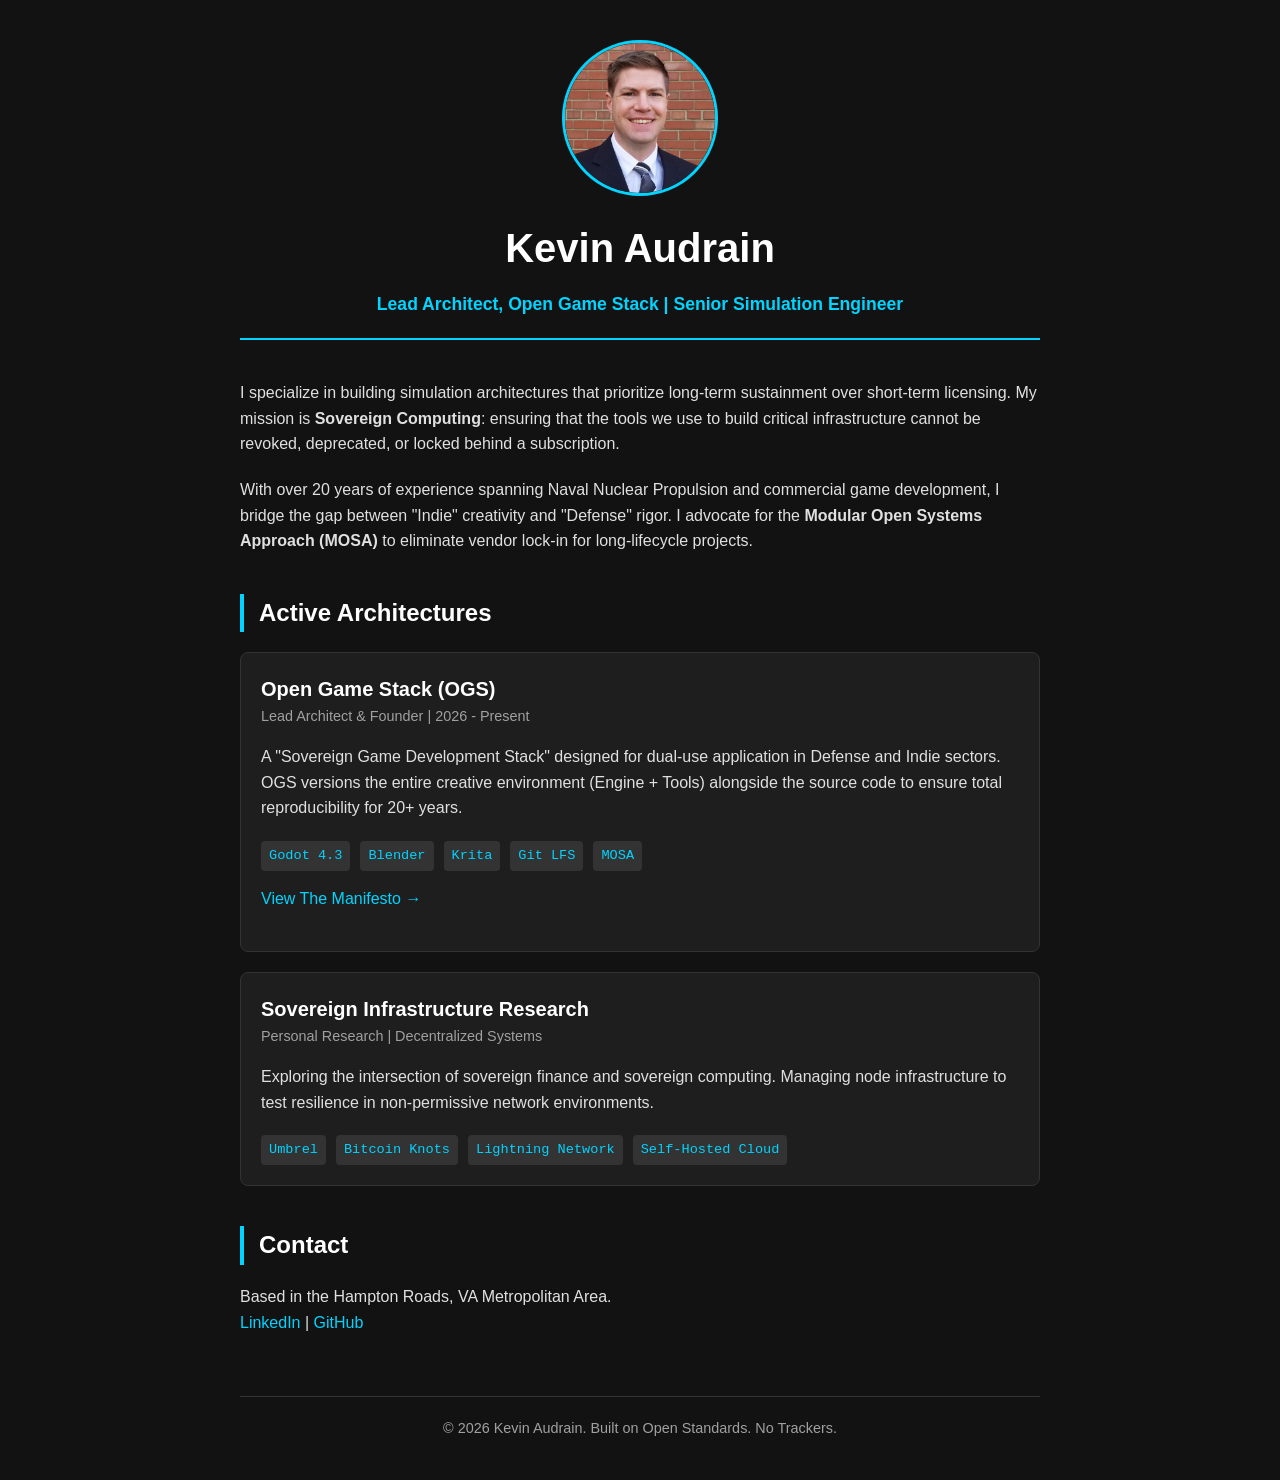
==== index.html @ 35e4c169 "Created site" ====
<!DOCTYPE html>
<html lang="en">
<head>
    <meta charset="UTF-8">
    <meta name="viewport" content="width=device-width, initial-scale=1.0">
    <title>Kevin Audrain | Sovereign Simulation Architect</title>
    <style>
        :root {
            --bg-color: #121212;
            --text-color: #e0e0e0;
            --accent-color: #00d4ff; /* "Sovereign Blue" */
            --secondary-text: #a0a0a0;
            --card-bg: #1e1e1e;
        }

        body {
            font-family: 'Segoe UI', Tahoma, Geneva, Verdana, sans-serif;
            background-color: var(--bg-color);
            color: var(--text-color);
            line-height: 1.6;
            margin: 0;
            padding: 0;
        }

        .container {
            max-width: 800px;
            margin: 0 auto;
            padding: 40px 20px;
        }

        header {
            border-bottom: 2px solid var(--accent-color);
            padding-bottom: 20px;
            margin-bottom: 40px;
            text-align: center; /* Centers the headshot and text */
        }

        .headshot {
            width: 150px;
            height: 150px;
            border-radius: 50%; /* Makes it a perfect circle */
            border: 3px solid var(--accent-color);
            object-fit: cover;
            margin-bottom: 20px;
            display: block;
            margin-left: auto;
            margin-right: auto;
        }

        h1 {
            font-size: 2.5rem;
            margin: 0;
            color: #fff;
        }

        .tagline {
            color: var(--accent-color);
            font-weight: bold;
            font-size: 1.1rem;
            margin-top: 10px;
            display: block;
        }

        h2 {
            border-left: 4px solid var(--accent-color);
            padding-left: 15px;
            margin-top: 40px;
            color: #fff;
            text-align: left;
        }

        p {
            margin-bottom: 20px;
            text-align: left;
        }

        .project-card {
            background-color: var(--card-bg);
            padding: 20px;
            border-radius: 8px;
            margin-bottom: 20px;
            border: 1px solid #333;
            text-align: left;
        }

        .project-title {
            font-size: 1.25rem;
            font-weight: bold;
            color: #fff;
        }

        .project-meta {
            font-size: 0.9rem;
            color: var(--secondary-text);
            margin-bottom: 10px;
            display: block;
        }

        .tech-stack {
            display: flex;
            gap: 10px;
            margin-top: 10px;
            flex-wrap: wrap;
        }

        .tech-badge {
            background-color: #333;
            color: var(--accent-color);
            padding: 4px 8px;
            border-radius: 4px;
            font-size: 0.85rem;
            font-family: monospace;
        }

        a {
            color: var(--accent-color);
            text-decoration: none;
        }

        a:hover {
            text-decoration: underline;
        }

        footer {
            margin-top: 60px;
            padding-top: 20px;
            border-top: 1px solid #333;
            text-align: center;
            font-size: 0.9rem;
            color: var(--secondary-text);
        }
    </style>
</head>
<body>

<div class="container">
    <header>
        <img src="headshot.png" alt="Kevin Audrain" class="headshot">
        
        <h1>Kevin Audrain</h1>
        <span class="tagline">Lead Architect, Open Game Stack | Senior Simulation Engineer</span>
    </header>

    <section id="mission">
        <p>
            I specialize in building simulation architectures that prioritize long-term sustainment over short-term licensing. 
            My mission is <strong>Sovereign Computing</strong>: ensuring that the tools we use to build critical infrastructure 
            cannot be revoked, deprecated, or locked behind a subscription.
        </p>
        <p>
            With over 20 years of experience spanning Naval Nuclear Propulsion and commercial game development, 
            I bridge the gap between "Indie" creativity and "Defense" rigor. I advocate for the 
            <strong>Modular Open Systems Approach (MOSA)</strong> to eliminate vendor lock-in for long-lifecycle projects.
        </p>
    </section>

    <section id="projects">
        <h2>Active Architectures</h2>

        <div class="project-card">
            <div class="project-title">Open Game Stack (OGS)</div>
            <span class="project-meta">Lead Architect & Founder | 2026 - Present</span>
            <p>
                A "Sovereign Game Development Stack" designed for dual-use application in Defense and Indie sectors.
                OGS versions the entire creative environment (Engine + Tools) alongside the source code to ensure 
                total reproducibility for 20+ years.
            </p>
            <div class="tech-stack">
                <span class="tech-badge">Godot 4.3</span>
                <span class="tech-badge">Blender</span>
                <span class="tech-badge">Krita</span>
                <span class="tech-badge">Git LFS</span>
                <span class="tech-badge">MOSA</span>
            </div>
            <p style="margin-top: 15px;">
                <a href="https://opengamestack-org.github.io/" target="_blank">View The Manifesto &rarr;</a>
            </p>
        </div>

        <div class="project-card">
            <div class="project-title">Sovereign Infrastructure Research</div>
            <span class="project-meta">Personal Research | Decentralized Systems</span>
            <p>
                Exploring the intersection of sovereign finance and sovereign computing. Managing node infrastructure 
                to test resilience in non-permissive network environments.
            </p>
            <div class="tech-stack">
                <span class="tech-badge">Umbrel</span>
                <span class="tech-badge">Bitcoin Knots</span>
                <span class="tech-badge">Lightning Network</span>
                <span class="tech-badge">Self-Hosted Cloud</span>
            </div>
        </div>
    </section>

    <section id="contact">
        <h2>Contact</h2>
        <p>
            Based in the Hampton Roads, VA Metropolitan Area.
            <br>
            <a href="https://www.linkedin.com/in/kevin-audrain" target="_blank">LinkedIn</a> | 
            <a href="https://github.com/draino7n7" target="_blank">GitHub</a>
        </p>
    </section>

    <footer>
        &copy; 2026 Kevin Audrain. Built on Open Standards. No Trackers.
    </footer>
</div>

</body>
</html>
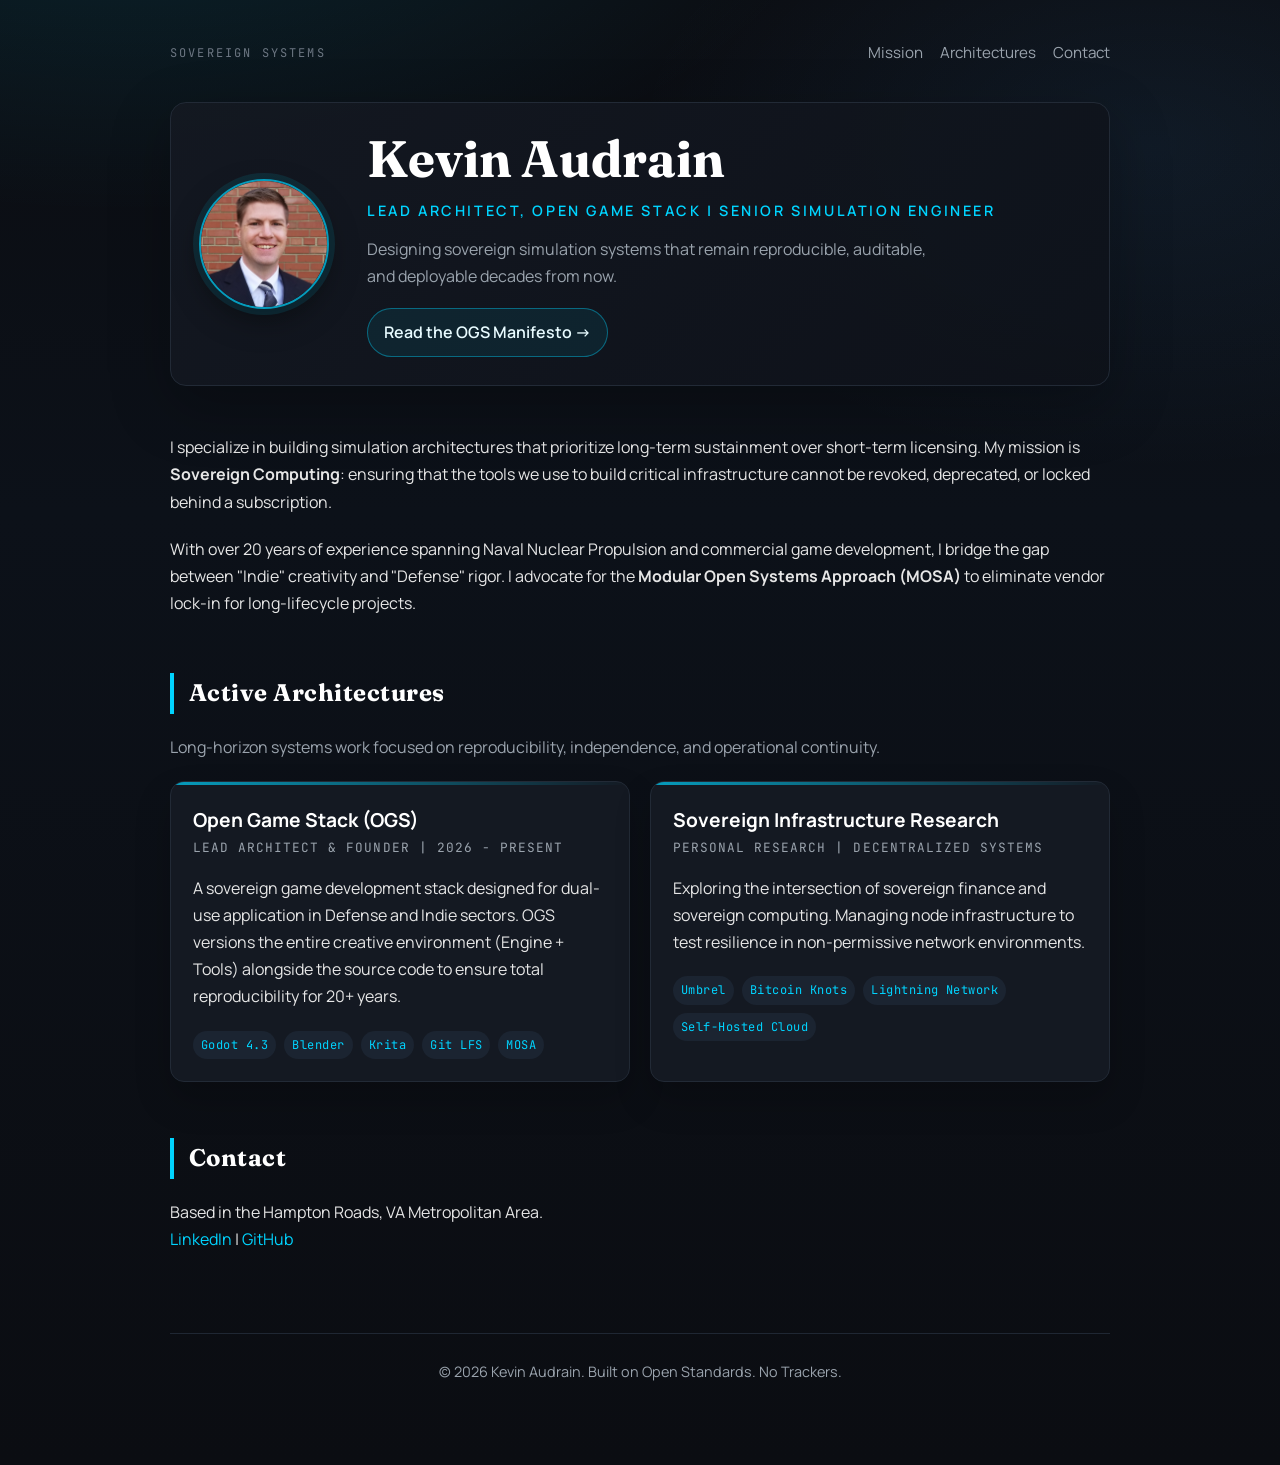
==== commit 8c0f5a90: "Added polish" ====
--- a/index.html
+++ b/index.html
@@ -4,69 +4,150 @@
     <meta charset="UTF-8">
     <meta name="viewport" content="width=device-width, initial-scale=1.0">
     <title>Kevin Audrain | Sovereign Simulation Architect</title>
+    
+    <link rel="icon" type="image/png" href="favicon.png">
+
     <style>
+        @import url('https://fonts.googleapis.com/css2?family=Fraunces:opsz,wght@9..144,600;9..144,800&family=JetBrains+Mono:wght@400;600&family=Manrope:wght@400;600;700&display=swap');
+
         :root {
-            --bg-color: #121212;
-            --text-color: #e0e0e0;
+            --bg-color: #0b0d12;
+            --bg-glow: #0f1c2b;
+            --text-color: #e6e6e6;
             --accent-color: #00d4ff; /* "Sovereign Blue" */
-            --secondary-text: #a0a0a0;
-            --card-bg: #1e1e1e;
+            --secondary-text: #9aa3ad;
+            --card-bg: #141922;
+            --card-border: #222a36;
+            --muted: #6c7682;
+            --chip-bg: #1b2431;
+            --focus-ring: rgba(0, 212, 255, 0.35);
+        }
+
+        * {
+            box-sizing: border-box;
         }
 
         body {
-            font-family: 'Segoe UI', Tahoma, Geneva, Verdana, sans-serif;
+            font-family: 'Manrope', system-ui, -apple-system, sans-serif;
             background-color: var(--bg-color);
             color: var(--text-color);
-            line-height: 1.6;
+            line-height: 1.7;
             margin: 0;
             padding: 0;
+            background-image:
+                radial-gradient(1200px 600px at 10% -10%, rgba(0, 212, 255, 0.12), transparent 60%),
+                radial-gradient(800px 500px at 90% 10%, rgba(75, 171, 255, 0.08), transparent 65%),
+                linear-gradient(180deg, #0b0d12 0%, #0c1119 35%, #0b0d12 100%);
         }
 
         .container {
-            max-width: 800px;
+            max-width: 980px;
             margin: 0 auto;
-            padding: 40px 20px;
+            padding: 40px 20px 80px;
         }
 
         header {
-            border-bottom: 2px solid var(--accent-color);
-            padding-bottom: 20px;
-            margin-bottom: 40px;
-            text-align: center; /* Centers the headshot and text */
+            padding-bottom: 24px;
+            margin-bottom: 24px;
+        }
+
+        .top-nav {
+            display: flex;
+            justify-content: space-between;
+            align-items: center;
+            gap: 20px;
+            margin-bottom: 36px;
+            font-size: 0.95rem;
+            color: var(--secondary-text);
+        }
+
+        .top-nav .brand {
+            font-family: 'JetBrains Mono', monospace;
+            text-transform: uppercase;
+            letter-spacing: 0.18em;
+            font-size: 0.75rem;
+            color: var(--muted);
+        }
+
+        .top-nav a {
+            color: var(--secondary-text);
+            margin-left: 14px;
+        }
+
+        .hero {
+            display: grid;
+            grid-template-columns: 140px 1fr;
+            gap: 28px;
+            align-items: center;
+            padding: 28px;
+            border: 1px solid var(--card-border);
+            border-radius: 16px;
+            background: linear-gradient(135deg, rgba(20, 25, 34, 0.9), rgba(14, 18, 26, 0.9));
+            box-shadow: 0 20px 60px rgba(0, 0, 0, 0.25);
+            animation: heroFade 900ms ease-out both;
         }
 
         .headshot {
-            width: 150px;
-            height: 150px;
-            border-radius: 50%; /* Makes it a perfect circle */
-            border: 3px solid var(--accent-color);
+            width: 130px;
+            height: 130px;
+            border-radius: 50%;
+            border: 2px solid rgba(0, 212, 255, 0.7);
+            box-shadow: 0 0 0 6px rgba(0, 212, 255, 0.1), 0 12px 30px rgba(0, 0, 0, 0.35);
             object-fit: cover;
-            margin-bottom: 20px;
             display: block;
-            margin-left: auto;
-            margin-right: auto;
         }
 
         h1 {
-            font-size: 2.5rem;
-            margin: 0;
+            font-family: 'Fraunces', serif;
+            font-size: 3.2rem;
+            margin: 0 0 12px;
             color: #fff;
+            line-height: 1.1;
         }
 
         .tagline {
             color: var(--accent-color);
-            font-weight: bold;
-            font-size: 1.1rem;
-            margin-top: 10px;
+            font-weight: 600;
+            font-size: 0.9rem;
+            text-transform: uppercase;
+            letter-spacing: 0.18em;
             display: block;
         }
 
+        .hero-lede {
+            margin: 12px 0 18px;
+            color: var(--secondary-text);
+            max-width: 580px;
+        }
+
+        .hero-cta {
+            display: inline-flex;
+            align-items: center;
+            gap: 8px;
+            padding: 10px 16px;
+            border-radius: 999px;
+            border: 1px solid rgba(0, 212, 255, 0.4);
+            background: rgba(0, 212, 255, 0.08);
+            color: #e8fbff;
+            font-weight: 600;
+            text-decoration: none;
+            transition: transform 200ms ease, box-shadow 200ms ease;
+        }
+
+        .hero-cta:hover {
+            transform: translateY(-2px);
+            box-shadow: 0 10px 24px rgba(0, 212, 255, 0.2);
+            text-decoration: none;
+        }
+
         h2 {
+            font-family: 'Fraunces', serif;
             border-left: 4px solid var(--accent-color);
             padding-left: 15px;
-            margin-top: 40px;
+            margin-top: 56px;
             color: #fff;
             text-align: left;
+            letter-spacing: 0.02em;
         }
 
         p {
@@ -74,42 +155,66 @@
             text-align: left;
         }
 
+        .project-grid {
+            display: grid;
+            grid-template-columns: repeat(auto-fit, minmax(260px, 1fr));
+            gap: 20px;
+        }
+
         .project-card {
             background-color: var(--card-bg);
-            padding: 20px;
-            border-radius: 8px;
-            margin-bottom: 20px;
-            border: 1px solid #333;
+            padding: 22px;
+            border-radius: 14px;
+            border: 1px solid var(--card-border);
             text-align: left;
+            box-shadow: 0 18px 36px rgba(0, 0, 0, 0.2);
+            position: relative;
+            overflow: hidden;
+            animation: cardRise 700ms ease-out both;
+        }
+
+        .project-card::before {
+            content: "";
+            position: absolute;
+            left: 0;
+            top: 0;
+            width: 100%;
+            height: 3px;
+            background: linear-gradient(90deg, var(--accent-color), rgba(0, 212, 255, 0));
+            opacity: 0.7;
         }
 
         .project-title {
-            font-size: 1.25rem;
-            font-weight: bold;
+            font-size: 1.2rem;
+            font-weight: 700;
             color: #fff;
         }
 
         .project-meta {
-            font-size: 0.9rem;
+            font-size: 0.8rem;
             color: var(--secondary-text);
             margin-bottom: 10px;
             display: block;
+            font-family: 'JetBrains Mono', monospace;
+            letter-spacing: 0.08em;
+            text-transform: uppercase;
         }
 
         .tech-stack {
             display: flex;
-            gap: 10px;
-            margin-top: 10px;
+            gap: 8px;
+            margin-top: 12px;
             flex-wrap: wrap;
         }
 
         .tech-badge {
-            background-color: #333;
+            background-color: var(--chip-bg);
             color: var(--accent-color);
             padding: 4px 8px;
-            border-radius: 4px;
-            font-size: 0.85rem;
-            font-family: monospace;
+            border-radius: 999px;
+            font-size: 0.75rem;
+            font-family: 'JetBrains Mono', monospace;
+            letter-spacing: 0.04em;
         }
 
         a {
@@ -121,13 +226,60 @@
             text-decoration: underline;
         }
 
+        .section-note {
+            color: var(--secondary-text);
+            max-width: 720px;
+        }
+
         footer {
-            margin-top: 60px;
-            padding-top: 20px;
-            border-top: 1px solid #333;
+            margin-top: 80px;
+            padding-top: 26px;
+            border-top: 1px solid #1f2733;
             text-align: center;
             font-size: 0.9rem;
             color: var(--secondary-text);
+        }
+
+        @keyframes heroFade {
+            from {
+                opacity: 0;
+                transform: translateY(16px);
+            }
+            to {
+                opacity: 1;
+                transform: translateY(0);
+            }
+        }
+
+        @keyframes cardRise {
+            from {
+                opacity: 0;
+                transform: translateY(16px);
+            }
+            to {
+                opacity: 1;
+                transform: translateY(0);
+            }
+        }
+
+        @media (max-width: 720px) {
+            .hero {
+                grid-template-columns: 1fr;
+                text-align: center;
+            }
+
+            .headshot {
+                margin: 0 auto;
+            }
+
+            .top-nav {
+                flex-direction: column;
+                align-items: flex-start;
+            }
+
+            h1 {
+                font-size: 2.4rem;
+            }
         }
     </style>
 </head>
@@ -135,10 +287,26 @@
 
 <div class="container">
     <header>
-        <img src="headshot.png" alt="Kevin Audrain" class="headshot">
-        
-        <h1>Kevin Audrain</h1>
-        <span class="tagline">Lead Architect, Open Game Stack | Senior Simulation Engineer</span>
+        <div class="top-nav">
+            <div class="brand">Sovereign Systems</div>
+            <div>
+                <a href="#mission">Mission</a>
+                <a href="#projects">Architectures</a>
+                <a href="#contact">Contact</a>
+            </div>
+        </div>
+
+        <div class="hero">
+            <img src="headshot.png" alt="Kevin Audrain" class="headshot">
+            <div>
+                <h1>Kevin Audrain</h1>
+                <span class="tagline">Lead Architect, Open Game Stack | Senior Simulation Engineer</span>
+                <p class="hero-lede">
+                    Designing sovereign simulation systems that remain reproducible, auditable, and deployable decades from now.
+                </p>
+                <a class="hero-cta" href="https://opengamestack-org.github.io/" target="_blank">Read the OGS Manifesto &rarr;</a>
+            </div>
+        </div>
     </header>
 
     <section id="mission">
@@ -156,39 +324,41 @@
 
     <section id="projects">
         <h2>Active Architectures</h2>
-
-        <div class="project-card">
-            <div class="project-title">Open Game Stack (OGS)</div>
-            <span class="project-meta">Lead Architect & Founder | 2026 - Present</span>
-            <p>
-                A "Sovereign Game Development Stack" designed for dual-use application in Defense and Indie sectors.
-                OGS versions the entire creative environment (Engine + Tools) alongside the source code to ensure 
-                total reproducibility for 20+ years.
-            </p>
-            <div class="tech-stack">
-                <span class="tech-badge">Godot 4.3</span>
-                <span class="tech-badge">Blender</span>
-                <span class="tech-badge">Krita</span>
-                <span class="tech-badge">Git LFS</span>
-                <span class="tech-badge">MOSA</span>
+        <p class="section-note">
+            Long-horizon systems work focused on reproducibility, independence, and operational continuity.
+        </p>
+
+        <div class="project-grid">
+            <div class="project-card">
+                <div class="project-title">Open Game Stack (OGS)</div>
+                <span class="project-meta">Lead Architect & Founder | 2026 - Present</span>
+                <p>
+                    A sovereign game development stack designed for dual-use application in Defense and Indie sectors.
+                    OGS versions the entire creative environment (Engine + Tools) alongside the source code to ensure 
+                    total reproducibility for 20+ years.
+                </p>
+                <div class="tech-stack">
+                    <span class="tech-badge">Godot 4.3</span>
+                    <span class="tech-badge">Blender</span>
+                    <span class="tech-badge">Krita</span>
+                    <span class="tech-badge">Git LFS</span>
+                    <span class="tech-badge">MOSA</span>
+                </div>
             </div>
-            <p style="margin-top: 15px;">
-                <a href="https://opengamestack-org.github.io/" target="_blank">View The Manifesto &rarr;</a>
-            </p>
-        </div>
-
-        <div class="project-card">
-            <div class="project-title">Sovereign Infrastructure Research</div>
-            <span class="project-meta">Personal Research | Decentralized Systems</span>
-            <p>
-                Exploring the intersection of sovereign finance and sovereign computing. Managing node infrastructure 
-                to test resilience in non-permissive network environments.
-            </p>
-            <div class="tech-stack">
-                <span class="tech-badge">Umbrel</span>
-                <span class="tech-badge">Bitcoin Knots</span>
-                <span class="tech-badge">Lightning Network</span>
-                <span class="tech-badge">Self-Hosted Cloud</span>
+
+            <div class="project-card">
+                <div class="project-title">Sovereign Infrastructure Research</div>
+                <span class="project-meta">Personal Research | Decentralized Systems</span>
+                <p>
+                    Exploring the intersection of sovereign finance and sovereign computing. Managing node infrastructure 
+                    to test resilience in non-permissive network environments.
+                </p>
+                <div class="tech-stack">
+                    <span class="tech-badge">Umbrel</span>
+                    <span class="tech-badge">Bitcoin Knots</span>
+                    <span class="tech-badge">Lightning Network</span>
+                    <span class="tech-badge">Self-Hosted Cloud</span>
+                </div>
             </div>
         </div>
     </section>
@@ -198,7 +368,7 @@
         <p>
             Based in the Hampton Roads, VA Metropolitan Area.
             <br>
-            <a href="https://www.linkedin.com/in/kevin-audrain" target="_blank">LinkedIn</a> | 
+            <a href="https://www.linkedin.com/in/kevin-audrain" target="_blank">LinkedIn</a> |
             <a href="https://github.com/draino7n7" target="_blank">GitHub</a>
         </p>
     </section>
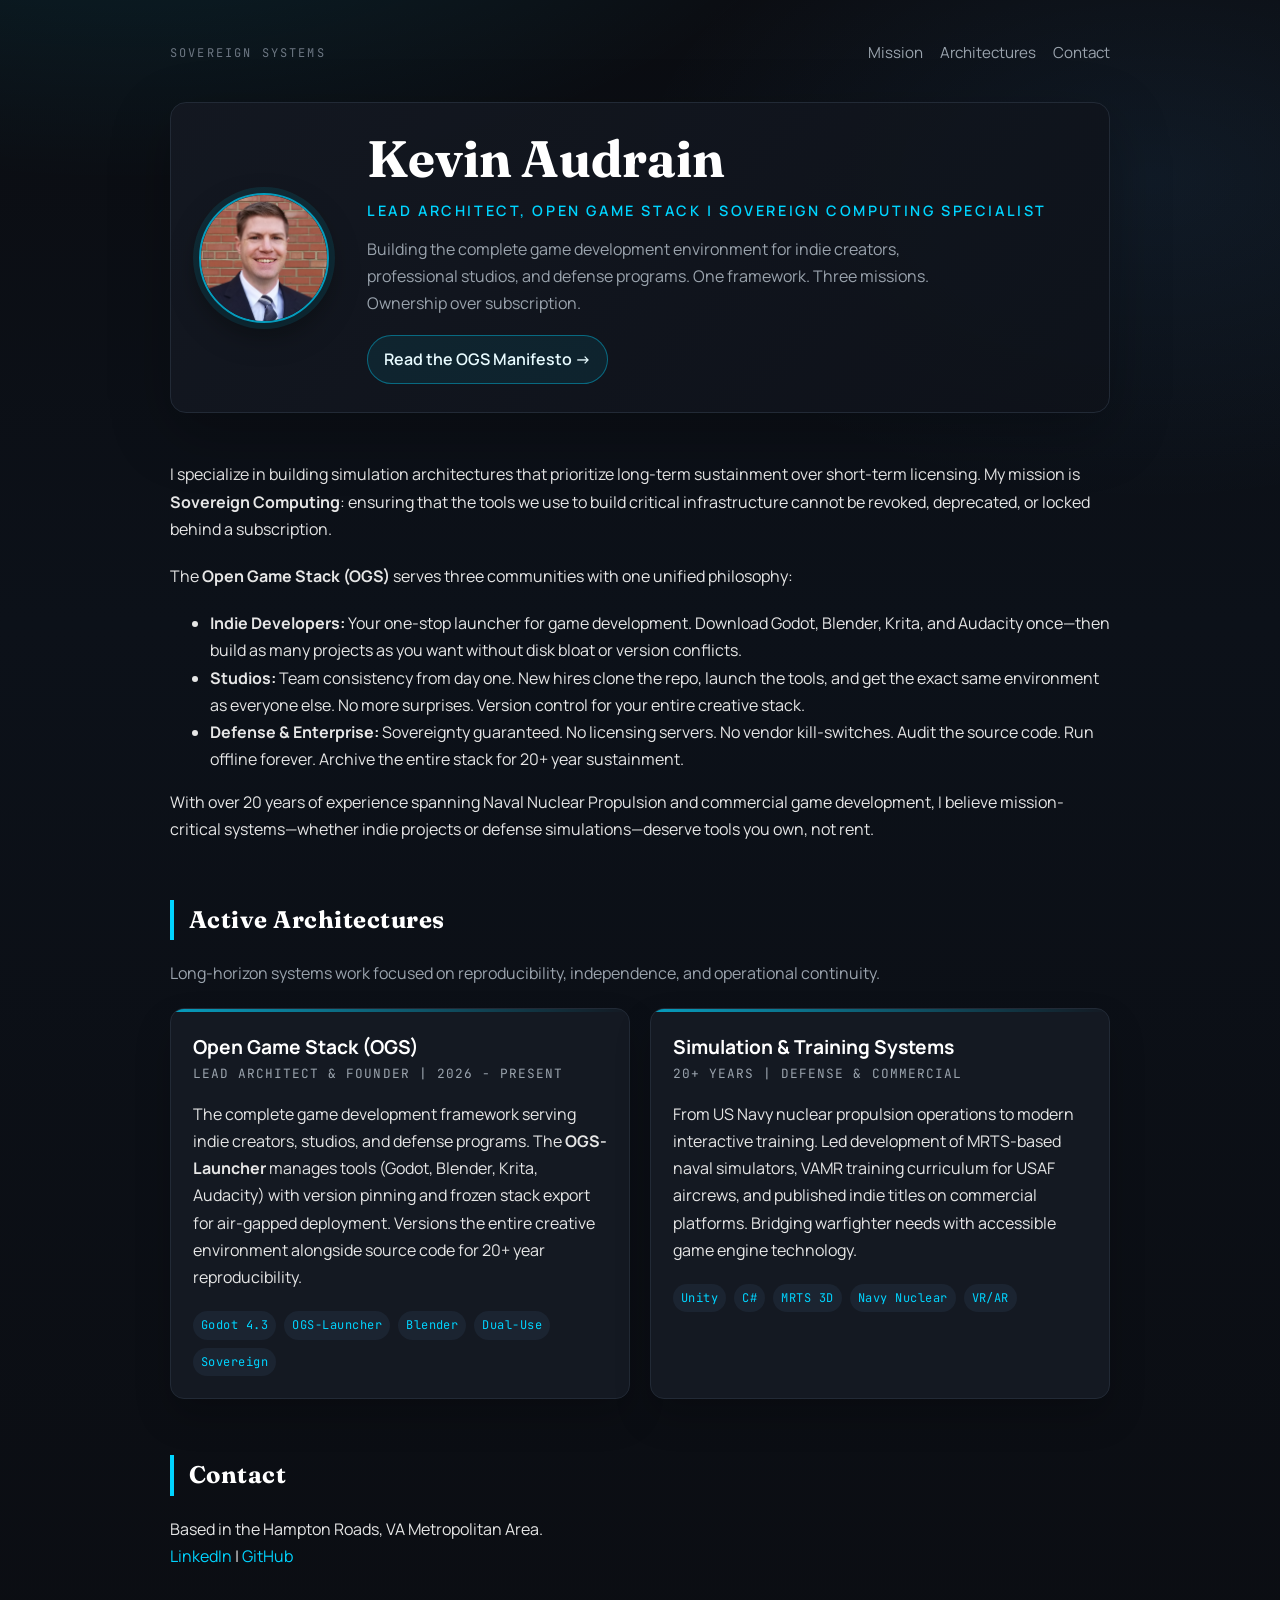
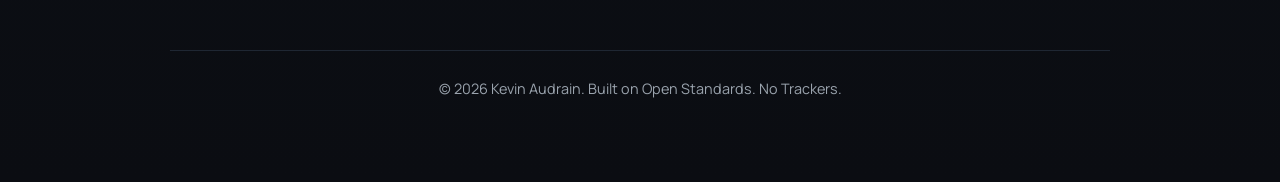
==== commit 1a74b8a8: "Update Bio and website" ====
--- a/index.html
+++ b/index.html
@@ -300,9 +300,9 @@
             <img src="headshot.png" alt="Kevin Audrain" class="headshot">
             <div>
                 <h1>Kevin Audrain</h1>
-                <span class="tagline">Lead Architect, Open Game Stack | Senior Simulation Engineer</span>
+                <span class="tagline">Lead Architect, Open Game Stack | Sovereign Computing Specialist</span>
                 <p class="hero-lede">
-                    Designing sovereign simulation systems that remain reproducible, auditable, and deployable decades from now.
+                    Building the complete game development environment for indie creators, professional studios, and defense programs. One framework. Three missions. Ownership over subscription.
                 </p>
                 <a class="hero-cta" href="https://opengamestack-org.github.io/" target="_blank">Read the OGS Manifesto &rarr;</a>
             </div>
@@ -316,9 +316,16 @@
             cannot be revoked, deprecated, or locked behind a subscription.
         </p>
         <p>
+            The <strong>Open Game Stack (OGS)</strong> serves three communities with one unified philosophy:
+        </p>
+        <ul>
+            <li><strong>Indie Developers:</strong> Your one-stop launcher for game development. Download Godot, Blender, Krita, and Audacity once—then build as many projects as you want without disk bloat or version conflicts.</li>
+            <li><strong>Studios:</strong> Team consistency from day one. New hires clone the repo, launch the tools, and get the exact same environment as everyone else. No more surprises. Version control for your entire creative stack.</li>
+            <li><strong>Defense &amp; Enterprise:</strong> Sovereignty guaranteed. No licensing servers. No vendor kill-switches. Audit the source code. Run offline forever. Archive the entire stack for 20+ year sustainment.</li>
+        </ul>
+        <p>
             With over 20 years of experience spanning Naval Nuclear Propulsion and commercial game development, 
-            I bridge the gap between "Indie" creativity and "Defense" rigor. I advocate for the 
-            <strong>Modular Open Systems Approach (MOSA)</strong> to eliminate vendor lock-in for long-lifecycle projects.
+            I believe mission-critical systems—whether indie projects or defense simulations—deserve tools you own, not rent.
         </p>
     </section>
 
@@ -333,31 +340,29 @@
                 <div class="project-title">Open Game Stack (OGS)</div>
                 <span class="project-meta">Lead Architect & Founder | 2026 - Present</span>
                 <p>
-                    A sovereign game development stack designed for dual-use application in Defense and Indie sectors.
-                    OGS versions the entire creative environment (Engine + Tools) alongside the source code to ensure 
-                    total reproducibility for 20+ years.
+                    The complete game development framework serving indie creators, studios, and defense programs. The <strong>OGS-Launcher</strong> manages tools (Godot, Blender, Krita, Audacity) with version pinning and frozen stack export for air-gapped deployment. Versions the entire creative environment alongside source code for 20+ year reproducibility.
                 </p>
                 <div class="tech-stack">
                     <span class="tech-badge">Godot 4.3</span>
+                    <span class="tech-badge">OGS-Launcher</span>
                     <span class="tech-badge">Blender</span>
-                    <span class="tech-badge">Krita</span>
-                    <span class="tech-badge">Git LFS</span>
-                    <span class="tech-badge">MOSA</span>
+                    <span class="tech-badge">Dual-Use</span>
+                    <span class="tech-badge">Sovereign</span>
                 </div>
             </div>
 
             <div class="project-card">
-                <div class="project-title">Sovereign Infrastructure Research</div>
-                <span class="project-meta">Personal Research | Decentralized Systems</span>
+                <div class="project-title">Simulation &amp; Training Systems</div>
+                <span class="project-meta">20+ Years | Defense &amp; Commercial</span>
                 <p>
-                    Exploring the intersection of sovereign finance and sovereign computing. Managing node infrastructure 
-                    to test resilience in non-permissive network environments.
+                    From US Navy nuclear propulsion operations to modern interactive training. Led development of MRTS-based naval simulators, VAMR training curriculum for USAF aircrews, and published indie titles on commercial platforms. Bridging warfighter needs with accessible game engine technology.
                 </p>
                 <div class="tech-stack">
-                    <span class="tech-badge">Umbrel</span>
-                    <span class="tech-badge">Bitcoin Knots</span>
-                    <span class="tech-badge">Lightning Network</span>
-                    <span class="tech-badge">Self-Hosted Cloud</span>
+                    <span class="tech-badge">Unity</span>
+                    <span class="tech-badge">C#</span>
+                    <span class="tech-badge">MRTS 3D</span>
+                    <span class="tech-badge">Navy Nuclear</span>
+                    <span class="tech-badge">VR/AR</span>
                 </div>
             </div>
         </div>
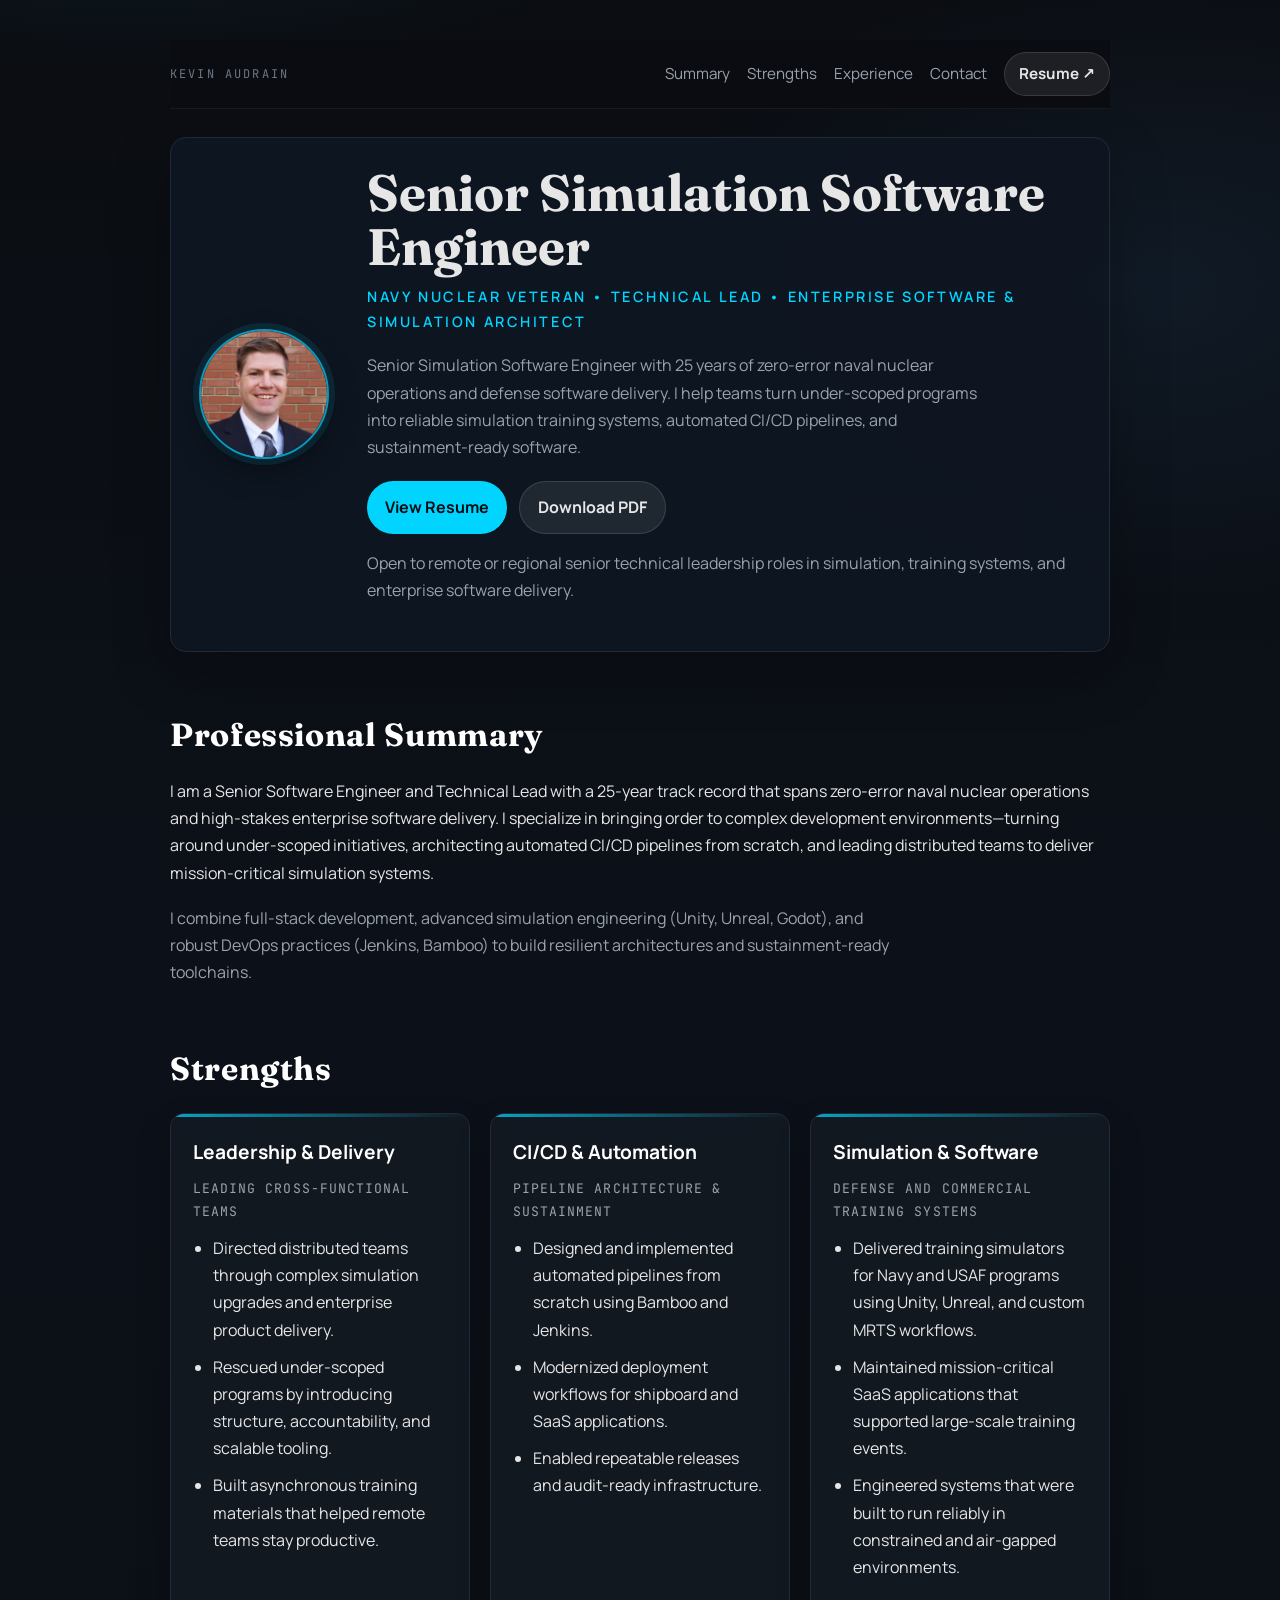
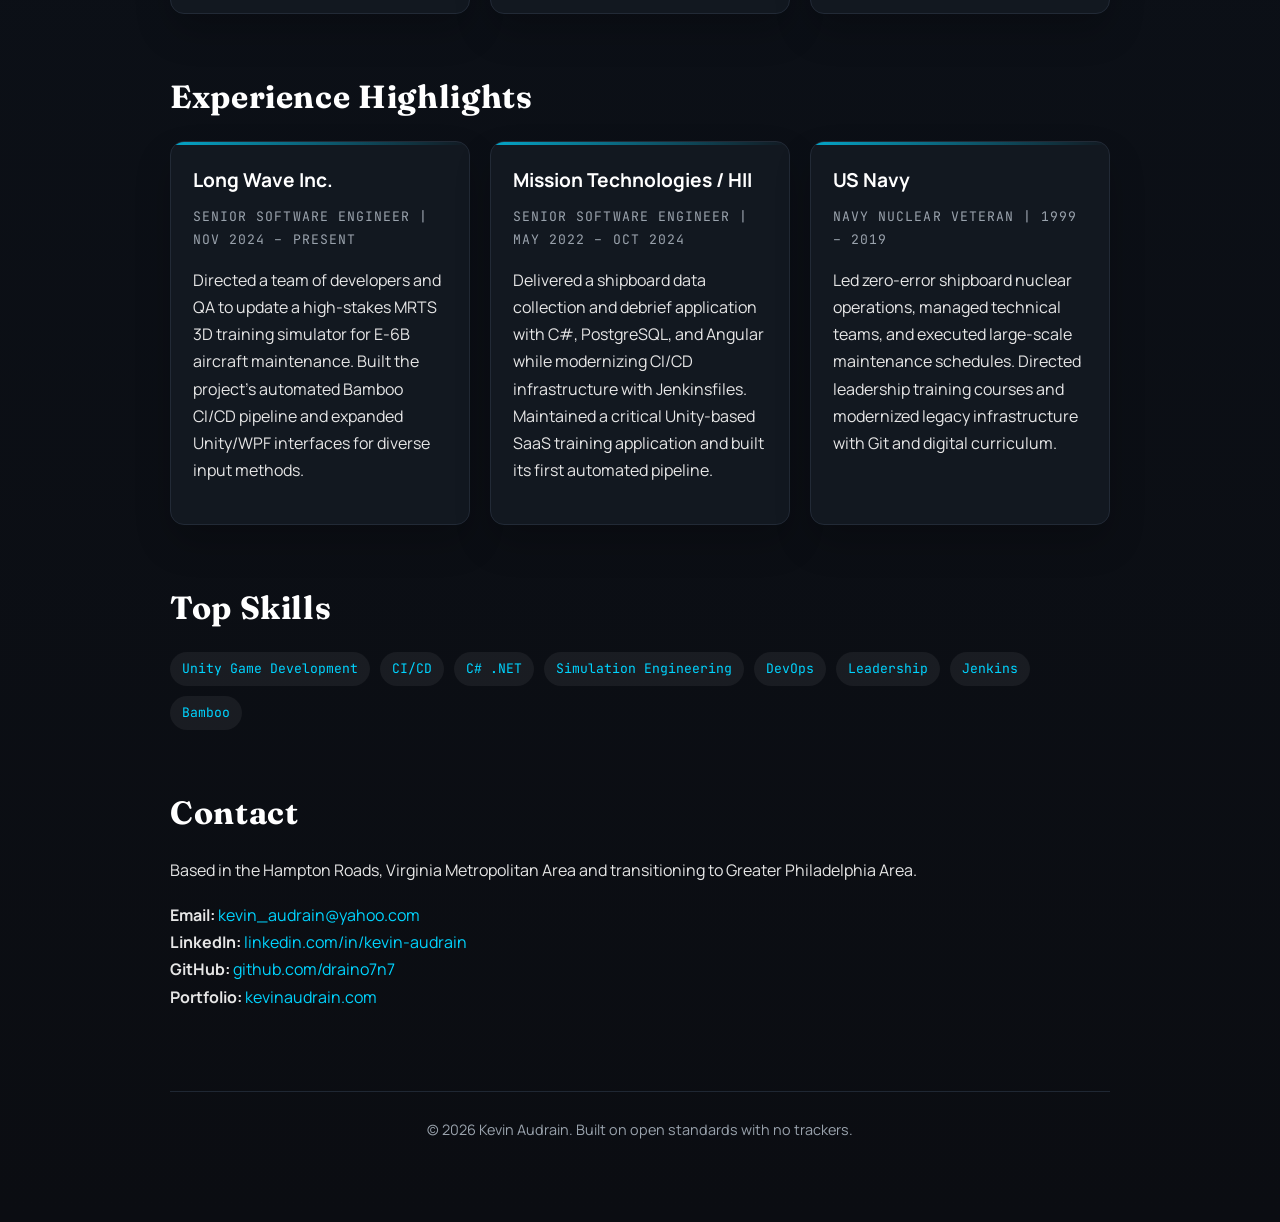
==== commit 0359b1a3: "Update website" ====
--- a/index.html
+++ b/index.html
@@ -1,79 +1,79 @@
-<!DOCTYPE html>
+﻿<!DOCTYPE html>
 <html lang="en">
 <head>
     <meta charset="UTF-8">
     <meta name="viewport" content="width=device-width, initial-scale=1.0">
-    <title>Kevin Audrain | Sovereign Simulation Architect</title>
-    
+    <title>Kevin Audrain | Senior Simulation Software Engineer</title>
     <link rel="icon" type="image/png" href="favicon.png">
-
     <style>
         @import url('https://fonts.googleapis.com/css2?family=Fraunces:opsz,wght@9..144,600;9..144,800&family=JetBrains+Mono:wght@400;600&family=Manrope:wght@400;600;700&display=swap');
-
         :root {
             --bg-color: #0b0d12;
-            --bg-glow: #0f1c2b;
             --text-color: #e6e6e6;
-            --accent-color: #00d4ff; /* "Sovereign Blue" */
+            --accent-color: #00d4ff;
             --secondary-text: #9aa3ad;
             --card-bg: #141922;
             --card-border: #222a36;
             --muted: #6c7682;
             --chip-bg: #1b2431;
-            --focus-ring: rgba(0, 212, 255, 0.35);
-        }
-
-        * {
-            box-sizing: border-box;
-        }
-
+        }
+        * { box-sizing: border-box; }
         body {
+            margin: 0;
+            min-height: 100vh;
+            color: var(--text-color);
+            background: radial-gradient(1200px 600px at 10% -10%, rgba(0, 212, 255, 0.12), transparent 60%),
+                        radial-gradient(800px 500px at 90% 10%, rgba(75, 171, 255, 0.08), transparent 65%),
+                        linear-gradient(180deg, #0b0d12 0%, #0c1119 35%, #0b0d12 100%);
             font-family: 'Manrope', system-ui, -apple-system, sans-serif;
-            background-color: var(--bg-color);
-            color: var(--text-color);
             line-height: 1.7;
-            margin: 0;
-            padding: 0;
-            background-image:
-                radial-gradient(1200px 600px at 10% -10%, rgba(0, 212, 255, 0.12), transparent 60%),
-                radial-gradient(800px 500px at 90% 10%, rgba(75, 171, 255, 0.08), transparent 65%),
-                linear-gradient(180deg, #0b0d12 0%, #0c1119 35%, #0b0d12 100%);
-        }
-
+        }
         .container {
             max-width: 980px;
             margin: 0 auto;
             padding: 40px 20px 80px;
         }
-
-        header {
-            padding-bottom: 24px;
-            margin-bottom: 24px;
-        }
-
         .top-nav {
+            position: sticky;
+            top: 0;
             display: flex;
             justify-content: space-between;
             align-items: center;
             gap: 20px;
-            margin-bottom: 36px;
+            margin-bottom: 28px;
+            padding: 12px 0;
+            background: rgba(11, 13, 18, 0.90);
+            backdrop-filter: blur(12px);
+            border-bottom: 1px solid rgba(255,255,255,0.06);
+            z-index: 10;
+            color: var(--secondary-text);
             font-size: 0.95rem;
-            color: var(--secondary-text);
-        }
-
-        .top-nav .brand {
+        }
+        .brand {
             font-family: 'JetBrains Mono', monospace;
+            letter-spacing: 0.18em;
             text-transform: uppercase;
-            letter-spacing: 0.18em;
             font-size: 0.75rem;
             color: var(--muted);
         }
-
         .top-nav a {
             color: var(--secondary-text);
             margin-left: 14px;
         }
-
+        .top-nav a.resume-link {
+            display: inline-flex;
+            align-items: center;
+            padding: 8px 14px;
+            border-radius: 999px;
+            background: rgba(255,255,255,0.08);
+            border: 1px solid rgba(255,255,255,0.12);
+            color: #e6e6e6;
+            font-weight: 700;
+            transition: background 160ms ease;
+        }
+        .top-nav a.resume-link:hover {
+            background: rgba(255,255,255,0.14);
+        }
         .hero {
             display: grid;
             grid-template-columns: 140px 1fr;
@@ -82,11 +82,10 @@
             padding: 28px;
             border: 1px solid var(--card-border);
             border-radius: 16px;
-            background: linear-gradient(135deg, rgba(20, 25, 34, 0.9), rgba(14, 18, 26, 0.9));
-            box-shadow: 0 20px 60px rgba(0, 0, 0, 0.25);
+            background: rgba(15, 22, 34, 0.92);
+            box-shadow: 0 20px 60px rgba(0, 0, 0, 0.24);
             animation: heroFade 900ms ease-out both;
         }
-
         .headshot {
             width: 130px;
             height: 130px;
@@ -96,292 +95,235 @@
             object-fit: cover;
             display: block;
         }
-
         h1 {
+            margin: 0 0 12px;
             font-family: 'Fraunces', serif;
             font-size: 3.2rem;
-            margin: 0 0 12px;
-            color: #fff;
-            line-height: 1.1;
-        }
-
+            line-height: 1.05;
+        }
         .tagline {
+            display: inline-block;
+            margin-bottom: 18px;
+            font-size: 0.9rem;
+            font-weight: 600;
+            letter-spacing: 0.18em;
+            text-transform: uppercase;
             color: var(--accent-color);
-            font-weight: 600;
-            font-size: 0.9rem;
-            text-transform: uppercase;
-            letter-spacing: 0.18em;
-            display: block;
-        }
-
+        }
         .hero-lede {
-            margin: 12px 0 18px;
-            color: var(--secondary-text);
-            max-width: 580px;
-        }
-
-        .hero-cta {
+            margin: 0 0 20px;
+            color: var(--secondary-text);
+            max-width: 620px;
+        }
+        .hero-actions {
+            display: flex;
+            gap: 12px;
+            flex-wrap: wrap;
+        }
+        .button {
             display: inline-flex;
             align-items: center;
+            justify-content: center;
             gap: 8px;
-            padding: 10px 16px;
+            padding: 12px 18px;
             border-radius: 999px;
-            border: 1px solid rgba(0, 212, 255, 0.4);
-            background: rgba(0, 212, 255, 0.08);
-            color: #e8fbff;
-            font-weight: 600;
+            background: var(--accent-color);
+            color: #0b0d12;
+            font-weight: 700;
             text-decoration: none;
             transition: transform 200ms ease, box-shadow 200ms ease;
         }
-
-        .hero-cta:hover {
-            transform: translateY(-2px);
-            box-shadow: 0 10px 24px rgba(0, 212, 255, 0.2);
-            text-decoration: none;
-        }
-
+        .button.secondary {
+            background: rgba(255,255,255,0.08);
+            color: #e6e6e6;
+            border: 1px solid rgba(255,255,255,0.12);
+        }
+        .button:hover { transform: translateY(-2px); }
+        section { margin-top: 56px; }
         h2 {
+            margin-bottom: 16px;
             font-family: 'Fraunces', serif;
-            border-left: 4px solid var(--accent-color);
-            padding-left: 15px;
-            margin-top: 56px;
+            font-size: 2rem;
             color: #fff;
-            text-align: left;
             letter-spacing: 0.02em;
         }
-
-        p {
-            margin-bottom: 20px;
-            text-align: left;
-        }
-
-        .project-grid {
+        p { margin-bottom: 18px; }
+        .section-note { color: var(--secondary-text); max-width: 720px; }
+        .card-grid {
             display: grid;
             grid-template-columns: repeat(auto-fit, minmax(260px, 1fr));
             gap: 20px;
         }
-
-        .project-card {
-            background-color: var(--card-bg);
+        .card {
+            position: relative;
+            overflow: hidden;
             padding: 22px;
             border-radius: 14px;
             border: 1px solid var(--card-border);
-            text-align: left;
+            background: rgba(20, 25, 34, 0.92);
             box-shadow: 0 18px 36px rgba(0, 0, 0, 0.2);
-            position: relative;
-            overflow: hidden;
             animation: cardRise 700ms ease-out both;
         }
-
-        .project-card::before {
+        .card::before {
             content: "";
             position: absolute;
+            top: 0;
             left: 0;
-            top: 0;
             width: 100%;
             height: 3px;
             background: linear-gradient(90deg, var(--accent-color), rgba(0, 212, 255, 0));
-            opacity: 0.7;
-        }
-
-        .project-title {
+            opacity: 0.75;
+        }
+        .card-title {
+            margin: 0 0 10px;
             font-size: 1.2rem;
             font-weight: 700;
             color: #fff;
         }
-
-        .project-meta {
-            font-size: 0.8rem;
-            color: var(--secondary-text);
-            margin-bottom: 10px;
+        .card-meta {
             display: block;
+            margin-bottom: 12px;
+            font-size: 0.82rem;
+            color: var(--secondary-text);
             font-family: 'JetBrains Mono', monospace;
             letter-spacing: 0.08em;
             text-transform: uppercase;
         }
-
-        .tech-stack {
+        .pill-list {
             display: flex;
-            gap: 8px;
-            margin-top: 12px;
             flex-wrap: wrap;
-        }
-
-        .tech-badge {
-            background-color: var(--chip-bg);
-            color: var(--accent-color);
-            padding: 4px 8px;
-            border-radius: 999px;
-            font-size: 0.75rem;
-            font-family: 'JetBrains Mono', monospace;
-            letter-spacing: 0.04em;
-        }
-
-        a {
-            color: var(--accent-color);
-            text-decoration: none;
-        }
-
-        a:hover {
-            text-decoration: underline;
-        }
-
-        .section-note {
-            color: var(--secondary-text);
-            max-width: 720px;
-        }
-
+            gap: 10px;
+            margin-top: 14px;
+        }
+        .pill { display: inline-flex; align-items: center; justify-content: center; padding: 6px 12px; border-radius: 999px; background: rgba(255,255,255,0.06); color: var(--accent-color); font-family: 'JetBrains Mono', monospace; font-size: 0.82rem; }
+        ul { padding-left: 20px; margin: 0; }
+        li { margin-bottom: 10px; }
+        a { color: var(--accent-color); text-decoration: none; }
+        a:hover { text-decoration: underline; }
         footer {
             margin-top: 80px;
             padding-top: 26px;
             border-top: 1px solid #1f2733;
             text-align: center;
+            color: var(--secondary-text);
             font-size: 0.9rem;
-            color: var(--secondary-text);
-        }
-
-        @keyframes heroFade {
-            from {
-                opacity: 0;
-                transform: translateY(16px);
-            }
-            to {
-                opacity: 1;
-                transform: translateY(0);
-            }
-        }
-
-        @keyframes cardRise {
-            from {
-                opacity: 0;
-                transform: translateY(16px);
-            }
-            to {
-                opacity: 1;
-                transform: translateY(0);
-            }
-        }
-
+        }
+        @keyframes heroFade { from { opacity: 0; transform: translateY(16px); } to { opacity: 1; transform: translateY(0); } }
+        @keyframes cardRise { from { opacity: 0; transform: translateY(16px); } to { opacity: 1; transform: translateY(0); } }
         @media (max-width: 720px) {
-            .hero {
-                grid-template-columns: 1fr;
-                text-align: center;
-            }
-
-            .headshot {
-                margin: 0 auto;
-            }
-
-            .top-nav {
-                flex-direction: column;
-                align-items: flex-start;
-            }
-
-            h1 {
-                font-size: 2.4rem;
-            }
+            .hero { grid-template-columns: 1fr; text-align: center; }
+            .headshot { margin: 0 auto; }
+            .top-nav { flex-direction: column; align-items: flex-start; }
+            h1 { font-size: 2.4rem; }
         }
     </style>
 </head>
 <body>
-
 <div class="container">
+    <div class="top-nav">
+        <div class="brand">Kevin Audrain</div>
+        <div>
+            <a href="#summary">Summary</a>
+            <a href="#strengths">Strengths</a>
+            <a href="#experience">Experience</a>
+            <a href="#contact">Contact</a>
+            <a class="resume-link" href="resume.html">Resume ↗</a>
+        </div>
+    </div>
     <header>
-        <div class="top-nav">
-            <div class="brand">Sovereign Systems</div>
-            <div>
-                <a href="#mission">Mission</a>
-                <a href="#projects">Architectures</a>
-                <a href="#contact">Contact</a>
-            </div>
-        </div>
-
         <div class="hero">
             <img src="headshot.png" alt="Kevin Audrain" class="headshot">
             <div>
-                <h1>Kevin Audrain</h1>
-                <span class="tagline">Lead Architect, Open Game Stack | Sovereign Computing Specialist</span>
-                <p class="hero-lede">
-                    Building the complete game development environment for indie creators, professional studios, and defense programs. One framework. Three missions. Ownership over subscription.
-                </p>
-                <a class="hero-cta" href="https://opengamestack-org.github.io/" target="_blank">Read the OGS Manifesto &rarr;</a>
+                <h1>Senior Simulation Software Engineer</h1>
+                <span class="tagline">Navy Nuclear Veteran • Technical Lead • Enterprise Software & Simulation Architect</span>
+                <p class="hero-lede">Senior Simulation Software Engineer with 25 years of zero-error naval nuclear operations and defense software delivery. I help teams turn under-scoped programs into reliable simulation training systems, automated CI/CD pipelines, and sustainment-ready software.</p>
+                <div class="hero-actions">
+                    <a class="button" href="resume.html">View Resume</a>
+                    <a class="button secondary" href="KevinAudrain_Resume.pdf" download target="_blank">Download PDF</a>
+                </div>
+                <p class="section-note">Open to remote or regional senior technical leadership roles in simulation, training systems, and enterprise software delivery.</p>
             </div>
         </div>
     </header>
-
-    <section id="mission">
-        <p>
-            I specialize in building simulation architectures that prioritize long-term sustainment over short-term licensing. 
-            My mission is <strong>Sovereign Computing</strong>: ensuring that the tools we use to build critical infrastructure 
-            cannot be revoked, deprecated, or locked behind a subscription.
-        </p>
-        <p>
-            The <strong>Open Game Stack (OGS)</strong> serves three communities with one unified philosophy:
-        </p>
-        <ul>
-            <li><strong>Indie Developers:</strong> Your one-stop launcher for game development. Download Godot, Blender, Krita, and Audacity once—then build as many projects as you want without disk bloat or version conflicts.</li>
-            <li><strong>Studios:</strong> Team consistency from day one. New hires clone the repo, launch the tools, and get the exact same environment as everyone else. No more surprises. Version control for your entire creative stack.</li>
-            <li><strong>Defense &amp; Enterprise:</strong> Sovereignty guaranteed. No licensing servers. No vendor kill-switches. Audit the source code. Run offline forever. Archive the entire stack for 20+ year sustainment.</li>
-        </ul>
-        <p>
-            With over 20 years of experience spanning Naval Nuclear Propulsion and commercial game development, 
-            I believe mission-critical systems—whether indie projects or defense simulations—deserve tools you own, not rent.
-        </p>
-    </section>
-
-    <section id="projects">
-        <h2>Active Architectures</h2>
-        <p class="section-note">
-            Long-horizon systems work focused on reproducibility, independence, and operational continuity.
-        </p>
-
-        <div class="project-grid">
-            <div class="project-card">
-                <div class="project-title">Open Game Stack (OGS)</div>
-                <span class="project-meta">Lead Architect & Founder | 2026 - Present</span>
-                <p>
-                    The complete game development framework serving indie creators, studios, and defense programs. The <strong>OGS-Launcher</strong> manages tools (Godot, Blender, Krita, Audacity) with version pinning and frozen stack export for air-gapped deployment. Versions the entire creative environment alongside source code for 20+ year reproducibility.
-                </p>
-                <div class="tech-stack">
-                    <span class="tech-badge">Godot 4.3</span>
-                    <span class="tech-badge">OGS-Launcher</span>
-                    <span class="tech-badge">Blender</span>
-                    <span class="tech-badge">Dual-Use</span>
-                    <span class="tech-badge">Sovereign</span>
-                </div>
-            </div>
-
-            <div class="project-card">
-                <div class="project-title">Simulation &amp; Training Systems</div>
-                <span class="project-meta">20+ Years | Defense &amp; Commercial</span>
-                <p>
-                    From US Navy nuclear propulsion operations to modern interactive training. Led development of MRTS-based naval simulators, VAMR training curriculum for USAF aircrews, and published indie titles on commercial platforms. Bridging warfighter needs with accessible game engine technology.
-                </p>
-                <div class="tech-stack">
-                    <span class="tech-badge">Unity</span>
-                    <span class="tech-badge">C#</span>
-                    <span class="tech-badge">MRTS 3D</span>
-                    <span class="tech-badge">Navy Nuclear</span>
-                    <span class="tech-badge">VR/AR</span>
-                </div>
-            </div>
-        </div>
-    </section>
-
+    <section id="summary">
+        <h2>Professional Summary</h2>
+        <p>I am a Senior Software Engineer and Technical Lead with a 25-year track record that spans zero-error naval nuclear operations and high-stakes enterprise software delivery. I specialize in bringing order to complex development environments—turning around under-scoped initiatives, architecting automated CI/CD pipelines from scratch, and leading distributed teams to deliver mission-critical simulation systems.</p>
+        <p class="section-note">I combine full-stack development, advanced simulation engineering (Unity, Unreal, Godot), and robust DevOps practices (Jenkins, Bamboo) to build resilient architectures and sustainment-ready toolchains.</p>
+    </section>
+    <section id="strengths">
+        <h2>Strengths</h2>
+        <div class="card-grid">
+            <div class="card">
+                <p class="card-title">Leadership & Delivery</p>
+                <span class="card-meta">Leading cross-functional teams</span>
+                <ul>
+                    <li>Directed distributed teams through complex simulation upgrades and enterprise product delivery.</li>
+                    <li>Rescued under-scoped programs by introducing structure, accountability, and scalable tooling.</li>
+                    <li>Built asynchronous training materials that helped remote teams stay productive.</li>
+                </ul>
+            </div>
+            <div class="card">
+                <p class="card-title">CI/CD & Automation</p>
+                <span class="card-meta">Pipeline architecture & sustainment</span>
+                <ul>
+                    <li>Designed and implemented automated pipelines from scratch using Bamboo and Jenkins.</li>
+                    <li>Modernized deployment workflows for shipboard and SaaS applications.</li>
+                    <li>Enabled repeatable releases and audit-ready infrastructure.</li>
+                </ul>
+            </div>
+            <div class="card">
+                <p class="card-title">Simulation & Software</p>
+                <span class="card-meta">Defense and commercial training systems</span>
+                <ul>
+                    <li>Delivered training simulators for Navy and USAF programs using Unity, Unreal, and custom MRTS workflows.</li>
+                    <li>Maintained mission-critical SaaS applications that supported large-scale training events.</li>
+                    <li>Engineered systems that were built to run reliably in constrained and air-gapped environments.</li>
+                </ul>
+            </div>
+        </div>
+    </section>
+    <section id="experience">
+        <h2>Experience Highlights</h2>
+        <div class="card-grid">
+            <div class="card">
+                <p class="card-title">Long Wave Inc.</p>
+                <span class="card-meta">Senior Software Engineer | Nov 2024 – Present</span>
+                <p>Directed a team of developers and QA to update a high-stakes MRTS 3D training simulator for E-6B aircraft maintenance. Built the project's automated Bamboo CI/CD pipeline and expanded Unity/WPF interfaces for diverse input methods.</p>
+            </div>
+            <div class="card">
+                <p class="card-title">Mission Technologies / HII</p>
+                <span class="card-meta">Senior Software Engineer | May 2022 – Oct 2024</span>
+                <p>Delivered a shipboard data collection and debrief application with C#, PostgreSQL, and Angular while modernizing CI/CD infrastructure with Jenkinsfiles. Maintained a critical Unity-based SaaS training application and built its first automated pipeline.</p>
+            </div>
+            <div class="card">
+                <p class="card-title">US Navy</p>
+                <span class="card-meta">Navy Nuclear Veteran | 1999 – 2019</span>
+                <p>Led zero-error shipboard nuclear operations, managed technical teams, and executed large-scale maintenance schedules. Directed leadership training courses and modernized legacy infrastructure with Git and digital curriculum.</p>
+            </div>
+        </div>
+    </section>
+    <section id="skills">
+        <h2>Top Skills</h2>
+        <div class="pill-list">
+            <span class="pill">Unity Game Development</span>
+            <span class="pill">CI/CD</span>
+            <span class="pill">C# .NET</span>
+            <span class="pill">Simulation Engineering</span>
+            <span class="pill">DevOps</span>
+            <span class="pill">Leadership</span>
+            <span class="pill">Jenkins</span>
+            <span class="pill">Bamboo</span>
+        </div>
+    </section>
     <section id="contact">
         <h2>Contact</h2>
-        <p>
-            Based in the Hampton Roads, VA Metropolitan Area.
-            <br>
-            <a href="https://www.linkedin.com/in/kevin-audrain" target="_blank">LinkedIn</a> |
-            <a href="https://github.com/draino7n7" target="_blank">GitHub</a>
-        </p>
-    </section>
-
-    <footer>
-        &copy; 2026 Kevin Audrain. Built on Open Standards. No Trackers.
-    </footer>
+        <p>Based in the Hampton Roads, Virginia Metropolitan Area and transitioning to Greater Philadelphia Area.</p>
+        <p><strong>Email:</strong> <a href="mailto:kevin_audrain@yahoo.com">kevin_audrain@yahoo.com</a><br>
+        <strong>LinkedIn:</strong> <a href="https://www.linkedin.com/in/kevin-audrain" target="_blank" rel="noopener noreferrer">linkedin.com/in/kevin-audrain</a><br>
+        <strong>GitHub:</strong> <a href="https://github.com/draino7n7" target="_blank" rel="noopener noreferrer">github.com/draino7n7</a><br>
+        <strong>Portfolio:</strong> <a href="http://www.kevinaudrain.com" target="_blank" rel="noopener noreferrer">kevinaudrain.com</a></p>
+    </section>
+    <footer>&copy; 2026 Kevin Audrain. Built on open standards with no trackers.</footer>
 </div>
-
 </body>
-</html>+</html>
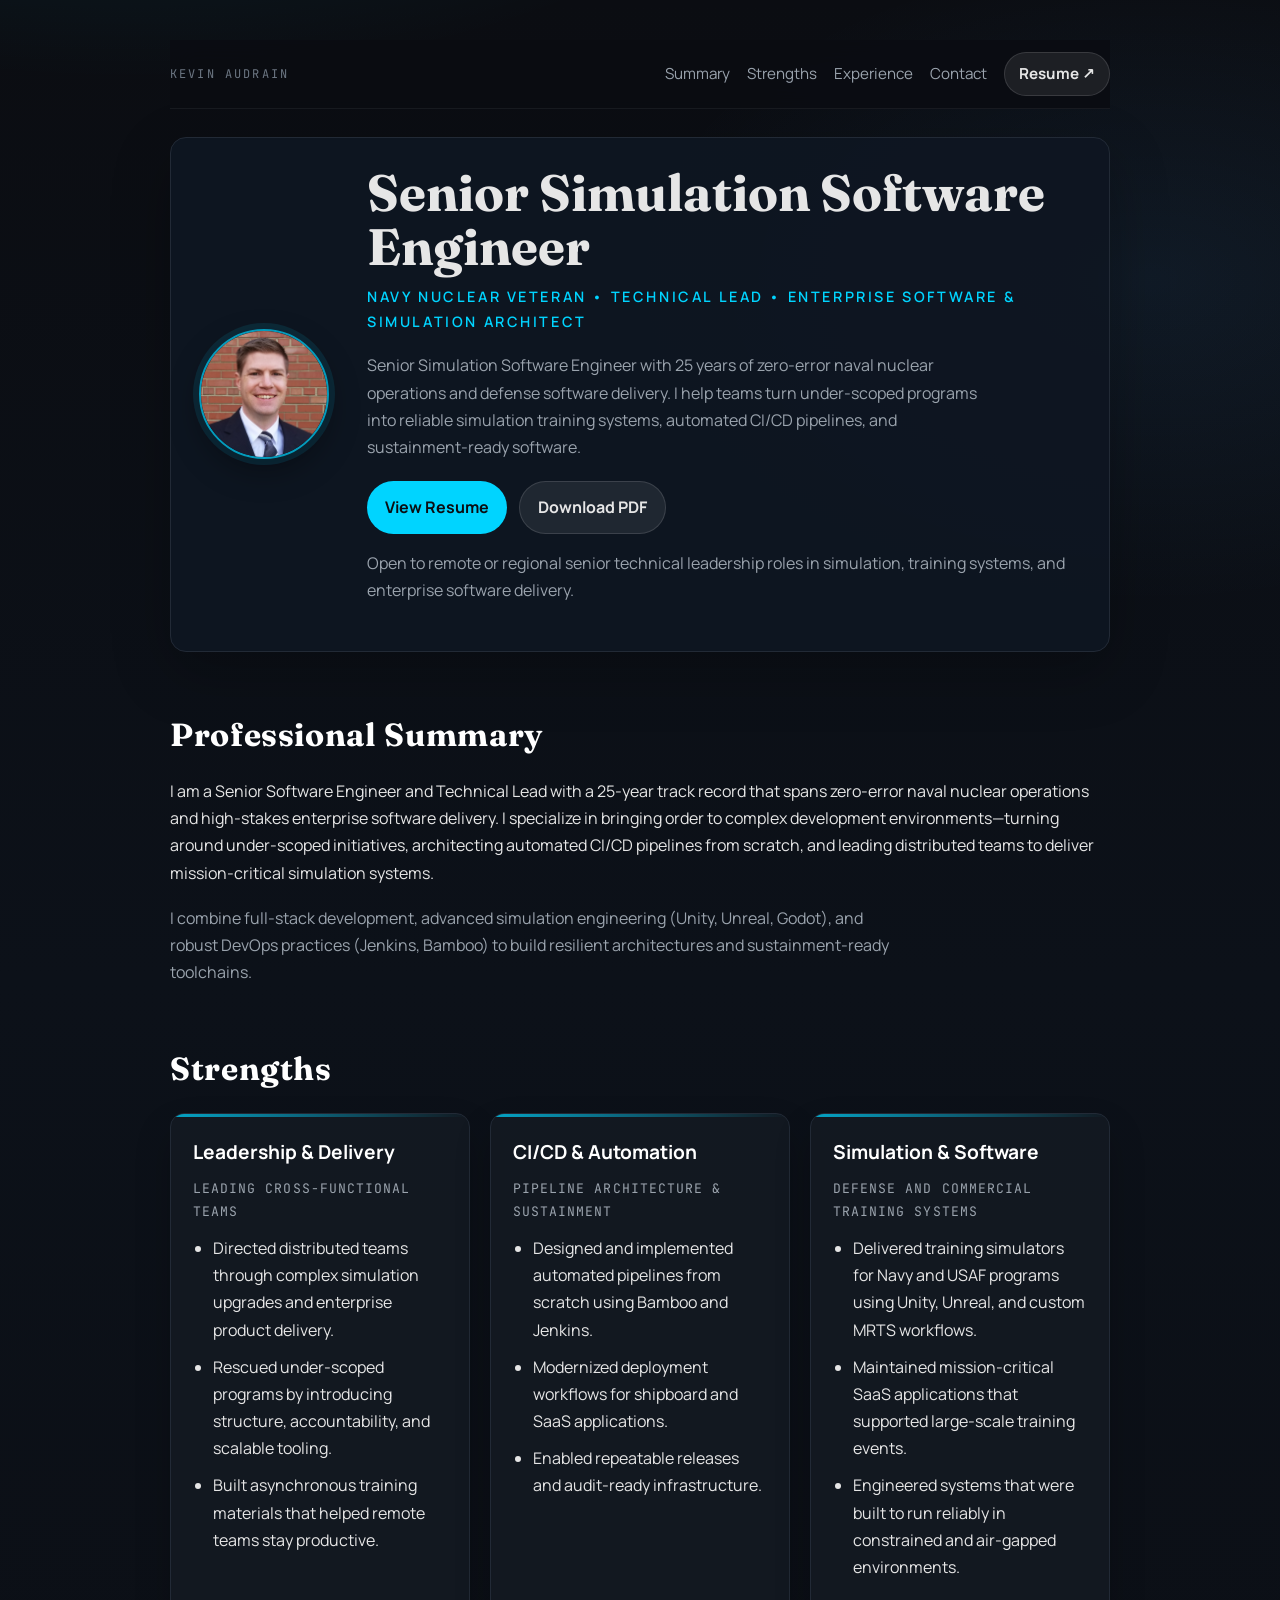
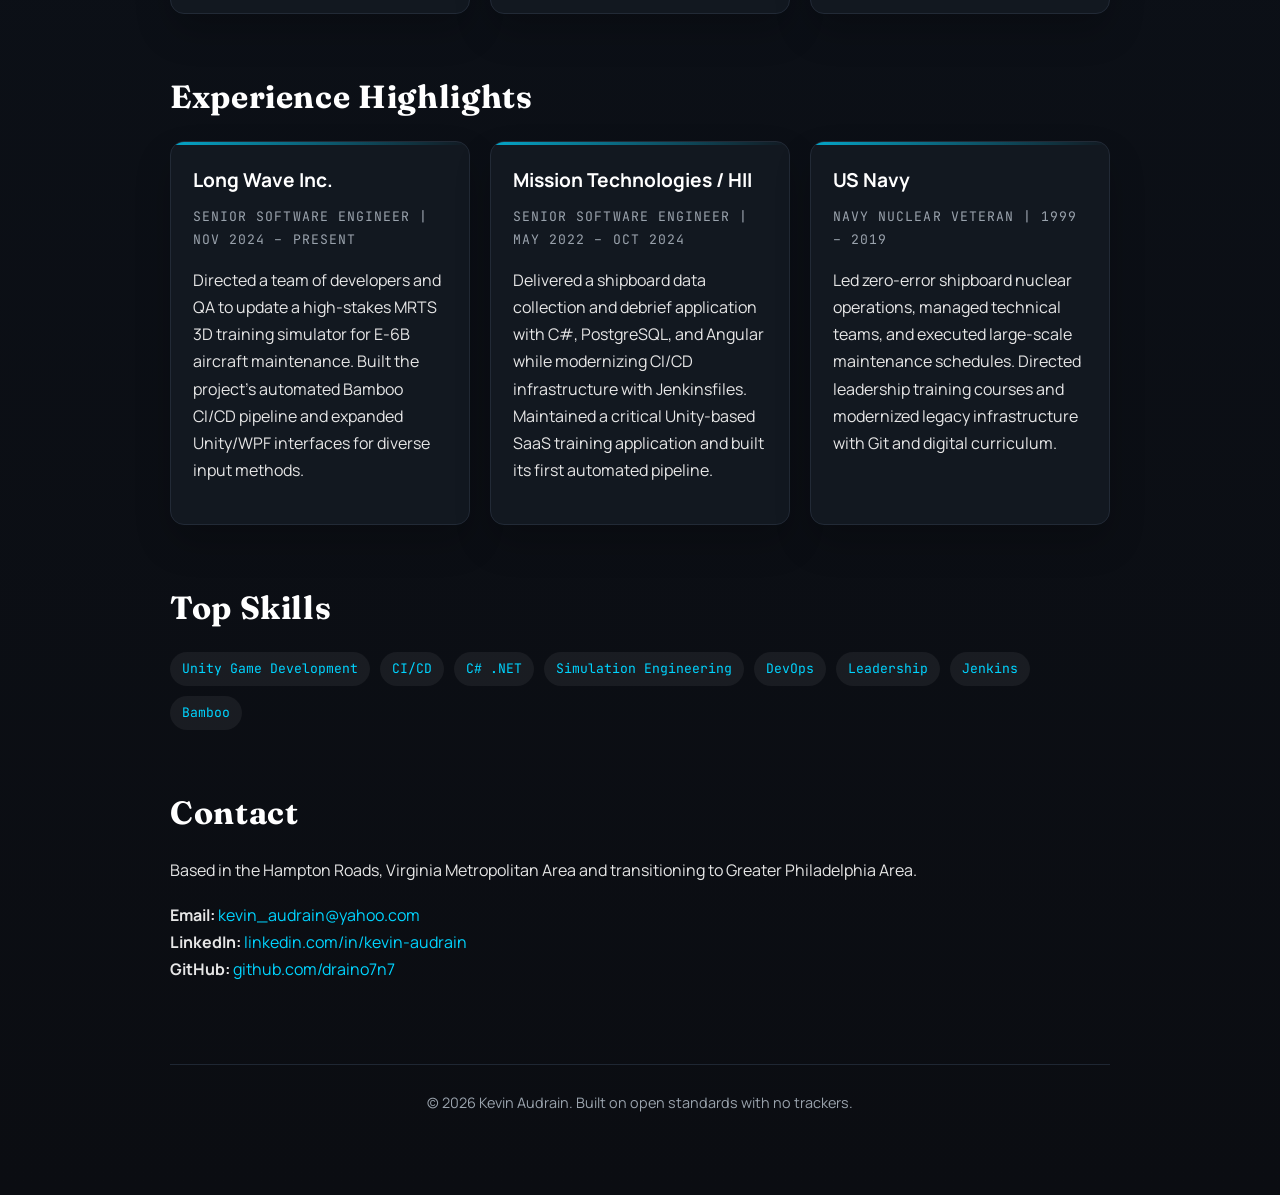
==== commit cffddb30: "Updated some colors" ====
--- a/index.html
+++ b/index.html
@@ -320,8 +320,7 @@
         <p>Based in the Hampton Roads, Virginia Metropolitan Area and transitioning to Greater Philadelphia Area.</p>
         <p><strong>Email:</strong> <a href="mailto:kevin_audrain@yahoo.com">kevin_audrain@yahoo.com</a><br>
         <strong>LinkedIn:</strong> <a href="https://www.linkedin.com/in/kevin-audrain" target="_blank" rel="noopener noreferrer">linkedin.com/in/kevin-audrain</a><br>
-        <strong>GitHub:</strong> <a href="https://github.com/draino7n7" target="_blank" rel="noopener noreferrer">github.com/draino7n7</a><br>
-        <strong>Portfolio:</strong> <a href="http://www.kevinaudrain.com" target="_blank" rel="noopener noreferrer">kevinaudrain.com</a></p>
+        <strong>GitHub:</strong> <a href="https://github.com/draino7n7" target="_blank" rel="noopener noreferrer">github.com/draino7n7</a></p>
     </section>
     <footer>&copy; 2026 Kevin Audrain. Built on open standards with no trackers.</footer>
 </div>
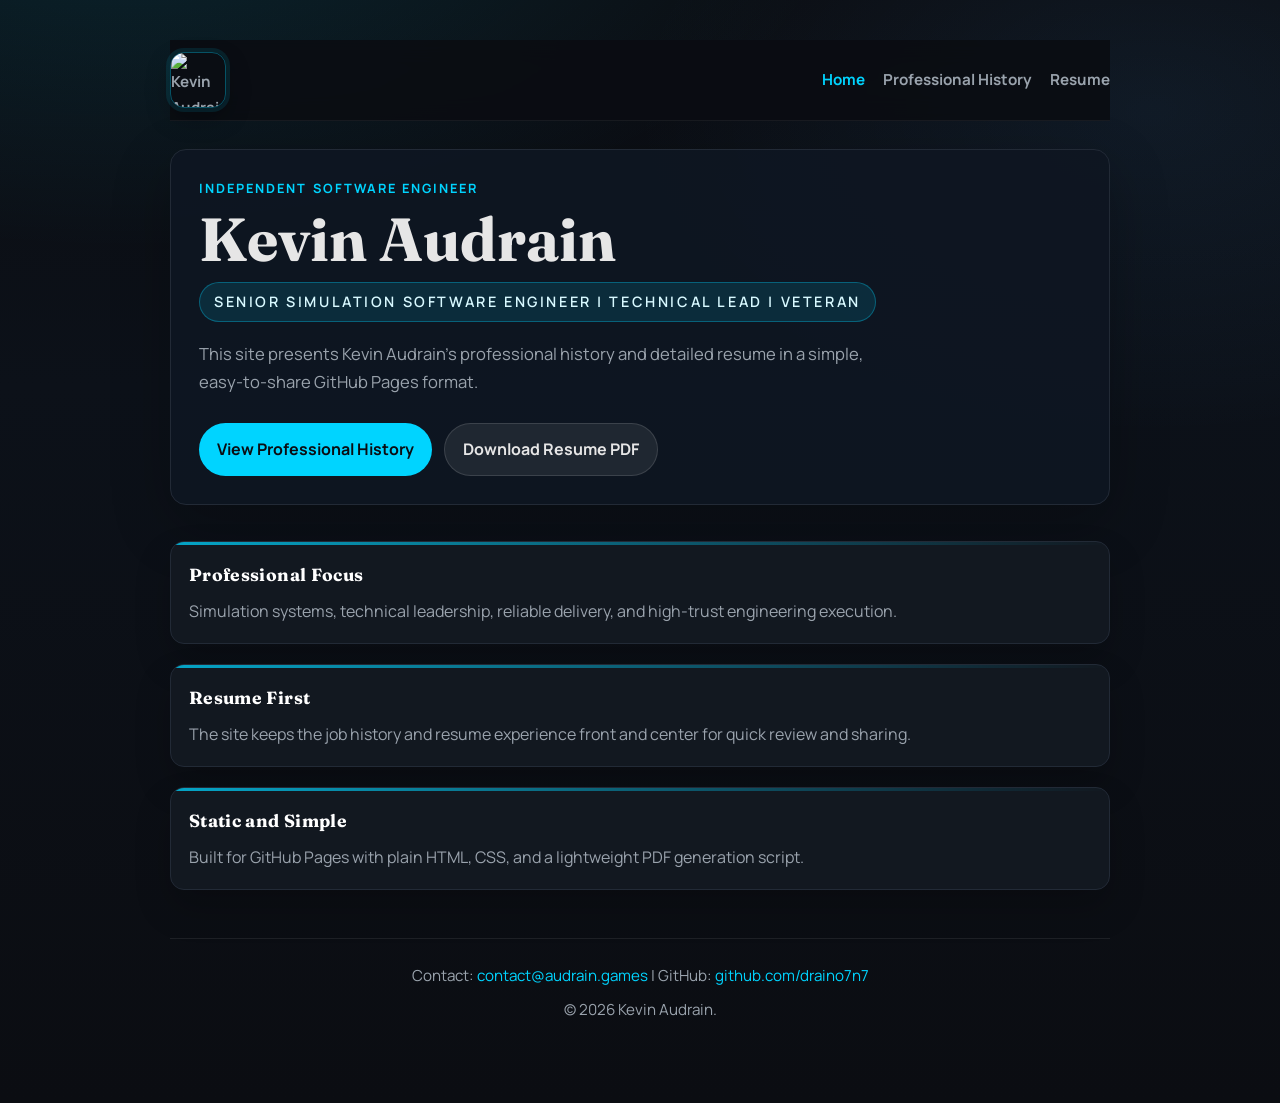
==== commit 582da939: "Created website" ====
--- a/index.html
+++ b/index.html
@@ -1,328 +1,64 @@
-﻿<!DOCTYPE html>
+<!DOCTYPE html>
 <html lang="en">
 <head>
     <meta charset="UTF-8">
     <meta name="viewport" content="width=device-width, initial-scale=1.0">
-    <title>Kevin Audrain | Senior Simulation Software Engineer</title>
+    <title>Kevin Audrain | Professional History</title>
+    <meta name="description" content="Kevin Audrain's professional history and resume website.">
     <link rel="icon" type="image/png" href="favicon.png">
-    <style>
-        @import url('https://fonts.googleapis.com/css2?family=Fraunces:opsz,wght@9..144,600;9..144,800&family=JetBrains+Mono:wght@400;600&family=Manrope:wght@400;600;700&display=swap');
-        :root {
-            --bg-color: #0b0d12;
-            --text-color: #e6e6e6;
-            --accent-color: #00d4ff;
-            --secondary-text: #9aa3ad;
-            --card-bg: #141922;
-            --card-border: #222a36;
-            --muted: #6c7682;
-            --chip-bg: #1b2431;
-        }
-        * { box-sizing: border-box; }
-        body {
-            margin: 0;
-            min-height: 100vh;
-            color: var(--text-color);
-            background: radial-gradient(1200px 600px at 10% -10%, rgba(0, 212, 255, 0.12), transparent 60%),
-                        radial-gradient(800px 500px at 90% 10%, rgba(75, 171, 255, 0.08), transparent 65%),
-                        linear-gradient(180deg, #0b0d12 0%, #0c1119 35%, #0b0d12 100%);
-            font-family: 'Manrope', system-ui, -apple-system, sans-serif;
-            line-height: 1.7;
-        }
-        .container {
-            max-width: 980px;
-            margin: 0 auto;
-            padding: 40px 20px 80px;
-        }
-        .top-nav {
-            position: sticky;
-            top: 0;
-            display: flex;
-            justify-content: space-between;
-            align-items: center;
-            gap: 20px;
-            margin-bottom: 28px;
-            padding: 12px 0;
-            background: rgba(11, 13, 18, 0.90);
-            backdrop-filter: blur(12px);
-            border-bottom: 1px solid rgba(255,255,255,0.06);
-            z-index: 10;
-            color: var(--secondary-text);
-            font-size: 0.95rem;
-        }
-        .brand {
-            font-family: 'JetBrains Mono', monospace;
-            letter-spacing: 0.18em;
-            text-transform: uppercase;
-            font-size: 0.75rem;
-            color: var(--muted);
-        }
-        .top-nav a {
-            color: var(--secondary-text);
-            margin-left: 14px;
-        }
-        .top-nav a.resume-link {
-            display: inline-flex;
-            align-items: center;
-            padding: 8px 14px;
-            border-radius: 999px;
-            background: rgba(255,255,255,0.08);
-            border: 1px solid rgba(255,255,255,0.12);
-            color: #e6e6e6;
-            font-weight: 700;
-            transition: background 160ms ease;
-        }
-        .top-nav a.resume-link:hover {
-            background: rgba(255,255,255,0.14);
-        }
-        .hero {
-            display: grid;
-            grid-template-columns: 140px 1fr;
-            gap: 28px;
-            align-items: center;
-            padding: 28px;
-            border: 1px solid var(--card-border);
-            border-radius: 16px;
-            background: rgba(15, 22, 34, 0.92);
-            box-shadow: 0 20px 60px rgba(0, 0, 0, 0.24);
-            animation: heroFade 900ms ease-out both;
-        }
-        .headshot {
-            width: 130px;
-            height: 130px;
-            border-radius: 50%;
-            border: 2px solid rgba(0, 212, 255, 0.7);
-            box-shadow: 0 0 0 6px rgba(0, 212, 255, 0.1), 0 12px 30px rgba(0, 0, 0, 0.35);
-            object-fit: cover;
-            display: block;
-        }
-        h1 {
-            margin: 0 0 12px;
-            font-family: 'Fraunces', serif;
-            font-size: 3.2rem;
-            line-height: 1.05;
-        }
-        .tagline {
-            display: inline-block;
-            margin-bottom: 18px;
-            font-size: 0.9rem;
-            font-weight: 600;
-            letter-spacing: 0.18em;
-            text-transform: uppercase;
-            color: var(--accent-color);
-        }
-        .hero-lede {
-            margin: 0 0 20px;
-            color: var(--secondary-text);
-            max-width: 620px;
-        }
-        .hero-actions {
-            display: flex;
-            gap: 12px;
-            flex-wrap: wrap;
-        }
-        .button {
-            display: inline-flex;
-            align-items: center;
-            justify-content: center;
-            gap: 8px;
-            padding: 12px 18px;
-            border-radius: 999px;
-            background: var(--accent-color);
-            color: #0b0d12;
-            font-weight: 700;
-            text-decoration: none;
-            transition: transform 200ms ease, box-shadow 200ms ease;
-        }
-        .button.secondary {
-            background: rgba(255,255,255,0.08);
-            color: #e6e6e6;
-            border: 1px solid rgba(255,255,255,0.12);
-        }
-        .button:hover { transform: translateY(-2px); }
-        section { margin-top: 56px; }
-        h2 {
-            margin-bottom: 16px;
-            font-family: 'Fraunces', serif;
-            font-size: 2rem;
-            color: #fff;
-            letter-spacing: 0.02em;
-        }
-        p { margin-bottom: 18px; }
-        .section-note { color: var(--secondary-text); max-width: 720px; }
-        .card-grid {
-            display: grid;
-            grid-template-columns: repeat(auto-fit, minmax(260px, 1fr));
-            gap: 20px;
-        }
-        .card {
-            position: relative;
-            overflow: hidden;
-            padding: 22px;
-            border-radius: 14px;
-            border: 1px solid var(--card-border);
-            background: rgba(20, 25, 34, 0.92);
-            box-shadow: 0 18px 36px rgba(0, 0, 0, 0.2);
-            animation: cardRise 700ms ease-out both;
-        }
-        .card::before {
-            content: "";
-            position: absolute;
-            top: 0;
-            left: 0;
-            width: 100%;
-            height: 3px;
-            background: linear-gradient(90deg, var(--accent-color), rgba(0, 212, 255, 0));
-            opacity: 0.75;
-        }
-        .card-title {
-            margin: 0 0 10px;
-            font-size: 1.2rem;
-            font-weight: 700;
-            color: #fff;
-        }
-        .card-meta {
-            display: block;
-            margin-bottom: 12px;
-            font-size: 0.82rem;
-            color: var(--secondary-text);
-            font-family: 'JetBrains Mono', monospace;
-            letter-spacing: 0.08em;
-            text-transform: uppercase;
-        }
-        .pill-list {
-            display: flex;
-            flex-wrap: wrap;
-            gap: 10px;
-            margin-top: 14px;
-        }
-        .pill { display: inline-flex; align-items: center; justify-content: center; padding: 6px 12px; border-radius: 999px; background: rgba(255,255,255,0.06); color: var(--accent-color); font-family: 'JetBrains Mono', monospace; font-size: 0.82rem; }
-        ul { padding-left: 20px; margin: 0; }
-        li { margin-bottom: 10px; }
-        a { color: var(--accent-color); text-decoration: none; }
-        a:hover { text-decoration: underline; }
-        footer {
-            margin-top: 80px;
-            padding-top: 26px;
-            border-top: 1px solid #1f2733;
-            text-align: center;
-            color: var(--secondary-text);
-            font-size: 0.9rem;
-        }
-        @keyframes heroFade { from { opacity: 0; transform: translateY(16px); } to { opacity: 1; transform: translateY(0); } }
-        @keyframes cardRise { from { opacity: 0; transform: translateY(16px); } to { opacity: 1; transform: translateY(0); } }
-        @media (max-width: 720px) {
-            .hero { grid-template-columns: 1fr; text-align: center; }
-            .headshot { margin: 0 auto; }
-            .top-nav { flex-direction: column; align-items: flex-start; }
-            h1 { font-size: 2.4rem; }
-        }
-    </style>
+    <link rel="stylesheet" href="assets/css/styles.css">
 </head>
-<body>
+<body class="site-home">
 <div class="container">
-    <div class="top-nav">
-        <div class="brand">Kevin Audrain</div>
+    <nav class="top-nav">
+        <a class="brand-link" href="index.html" aria-label="Go to the home page">
+            <img src="personal_logo.png" alt="Kevin Audrain logo" class="brand-logo">
+        </a>
+        <div class="nav-links">
+            <a href="index.html" class="active">Home</a>
+            <a href="pages/kevin.html">Professional History</a>
+            <a href="pages/resume.html">Resume</a>
+        </div>
+    </nav>
+
+    <header class="hero">
         <div>
-            <a href="#summary">Summary</a>
-            <a href="#strengths">Strengths</a>
-            <a href="#experience">Experience</a>
-            <a href="#contact">Contact</a>
-            <a class="resume-link" href="resume.html">Resume ↗</a>
-        </div>
-    </div>
-    <header>
-        <div class="hero">
-            <img src="headshot.png" alt="Kevin Audrain" class="headshot">
-            <div>
-                <h1>Senior Simulation Software Engineer</h1>
-                <span class="tagline">Navy Nuclear Veteran • Technical Lead • Enterprise Software & Simulation Architect</span>
-                <p class="hero-lede">Senior Simulation Software Engineer with 25 years of zero-error naval nuclear operations and defense software delivery. I help teams turn under-scoped programs into reliable simulation training systems, automated CI/CD pipelines, and sustainment-ready software.</p>
-                <div class="hero-actions">
-                    <a class="button" href="resume.html">View Resume</a>
-                    <a class="button secondary" href="KevinAudrain_Resume.pdf" download target="_blank">Download PDF</a>
-                </div>
-                <p class="section-note">Open to remote or regional senior technical leadership roles in simulation, training systems, and enterprise software delivery.</p>
+            <p class="eyebrow">Independent Software Engineer</p>
+            <h1>Kevin Audrain</h1>
+            <div class="tagline">Senior Simulation Software Engineer | Technical Lead | Veteran</div>
+            <p class="lede">
+                This site presents Kevin Audrain's professional history and detailed resume in a simple,
+                easy-to-share GitHub Pages format.
+            </p>
+            <div class="actions">
+                <a class="button primary" href="pages/kevin.html">View Professional History</a>
+                <a class="button secondary" href="assets/docs/KevinAudrain_Resume.pdf" download target="_blank">Download Resume PDF</a>
             </div>
         </div>
     </header>
-    <section id="summary">
-        <h2>Professional Summary</h2>
-        <p>I am a Senior Software Engineer and Technical Lead with a 25-year track record that spans zero-error naval nuclear operations and high-stakes enterprise software delivery. I specialize in bringing order to complex development environments—turning around under-scoped initiatives, architecting automated CI/CD pipelines from scratch, and leading distributed teams to deliver mission-critical simulation systems.</p>
-        <p class="section-note">I combine full-stack development, advanced simulation engineering (Unity, Unreal, Godot), and robust DevOps practices (Jenkins, Bamboo) to build resilient architectures and sustainment-ready toolchains.</p>
+
+    <section class="grid" aria-label="Profile highlights">
+        <article class="card">
+            <h2>Professional Focus</h2>
+            <p>Simulation systems, technical leadership, reliable delivery, and high-trust engineering execution.</p>
+        </article>
+        <article class="card">
+            <h2>Resume First</h2>
+            <p>The site keeps the job history and resume experience front and center for quick review and sharing.</p>
+        </article>
+        <article class="card">
+            <h2>Static and Simple</h2>
+            <p>Built for GitHub Pages with plain HTML, CSS, and a lightweight PDF generation script.</p>
+        </article>
     </section>
-    <section id="strengths">
-        <h2>Strengths</h2>
-        <div class="card-grid">
-            <div class="card">
-                <p class="card-title">Leadership & Delivery</p>
-                <span class="card-meta">Leading cross-functional teams</span>
-                <ul>
-                    <li>Directed distributed teams through complex simulation upgrades and enterprise product delivery.</li>
-                    <li>Rescued under-scoped programs by introducing structure, accountability, and scalable tooling.</li>
-                    <li>Built asynchronous training materials that helped remote teams stay productive.</li>
-                </ul>
-            </div>
-            <div class="card">
-                <p class="card-title">CI/CD & Automation</p>
-                <span class="card-meta">Pipeline architecture & sustainment</span>
-                <ul>
-                    <li>Designed and implemented automated pipelines from scratch using Bamboo and Jenkins.</li>
-                    <li>Modernized deployment workflows for shipboard and SaaS applications.</li>
-                    <li>Enabled repeatable releases and audit-ready infrastructure.</li>
-                </ul>
-            </div>
-            <div class="card">
-                <p class="card-title">Simulation & Software</p>
-                <span class="card-meta">Defense and commercial training systems</span>
-                <ul>
-                    <li>Delivered training simulators for Navy and USAF programs using Unity, Unreal, and custom MRTS workflows.</li>
-                    <li>Maintained mission-critical SaaS applications that supported large-scale training events.</li>
-                    <li>Engineered systems that were built to run reliably in constrained and air-gapped environments.</li>
-                </ul>
-            </div>
-        </div>
-    </section>
-    <section id="experience">
-        <h2>Experience Highlights</h2>
-        <div class="card-grid">
-            <div class="card">
-                <p class="card-title">Long Wave Inc.</p>
-                <span class="card-meta">Senior Software Engineer | Nov 2024 – Present</span>
-                <p>Directed a team of developers and QA to update a high-stakes MRTS 3D training simulator for E-6B aircraft maintenance. Built the project's automated Bamboo CI/CD pipeline and expanded Unity/WPF interfaces for diverse input methods.</p>
-            </div>
-            <div class="card">
-                <p class="card-title">Mission Technologies / HII</p>
-                <span class="card-meta">Senior Software Engineer | May 2022 – Oct 2024</span>
-                <p>Delivered a shipboard data collection and debrief application with C#, PostgreSQL, and Angular while modernizing CI/CD infrastructure with Jenkinsfiles. Maintained a critical Unity-based SaaS training application and built its first automated pipeline.</p>
-            </div>
-            <div class="card">
-                <p class="card-title">US Navy</p>
-                <span class="card-meta">Navy Nuclear Veteran | 1999 – 2019</span>
-                <p>Led zero-error shipboard nuclear operations, managed technical teams, and executed large-scale maintenance schedules. Directed leadership training courses and modernized legacy infrastructure with Git and digital curriculum.</p>
-            </div>
-        </div>
-    </section>
-    <section id="skills">
-        <h2>Top Skills</h2>
-        <div class="pill-list">
-            <span class="pill">Unity Game Development</span>
-            <span class="pill">CI/CD</span>
-            <span class="pill">C# .NET</span>
-            <span class="pill">Simulation Engineering</span>
-            <span class="pill">DevOps</span>
-            <span class="pill">Leadership</span>
-            <span class="pill">Jenkins</span>
-            <span class="pill">Bamboo</span>
-        </div>
-    </section>
-    <section id="contact">
-        <h2>Contact</h2>
-        <p>Based in the Hampton Roads, Virginia Metropolitan Area and transitioning to Greater Philadelphia Area.</p>
-        <p><strong>Email:</strong> <a href="mailto:kevin_audrain@yahoo.com">kevin_audrain@yahoo.com</a><br>
-        <strong>LinkedIn:</strong> <a href="https://www.linkedin.com/in/kevin-audrain" target="_blank" rel="noopener noreferrer">linkedin.com/in/kevin-audrain</a><br>
-        <strong>GitHub:</strong> <a href="https://github.com/draino7n7" target="_blank" rel="noopener noreferrer">github.com/draino7n7</a></p>
-    </section>
-    <footer>&copy; 2026 Kevin Audrain. Built on open standards with no trackers.</footer>
+
+    <footer class="site-footer">
+        <p>
+            Contact: <a href="mailto:contact@audrain.games">contact@audrain.games</a>
+            | GitHub: <a href="https://github.com/draino7n7" target="_blank" rel="noopener noreferrer">github.com/draino7n7</a>
+        </p>
+        <p>&copy; 2026 Kevin Audrain.</p>
+    </footer>
 </div>
 </body>
-</html>
+</html>
--- a/assets/css/styles.css
+++ b/assets/css/styles.css
@@ -0,0 +1,450 @@
+@import url('https://fonts.googleapis.com/css2?family=Fraunces:opsz,wght@9..144,600;9..144,800&family=JetBrains+Mono:wght@400;600&family=Manrope:wght@400;600;700&display=swap');
+
+:root {
+    --bg-color: #0b0d12;
+    --text-color: #e6e6e6;
+    --accent-color: #00d4ff;
+    --secondary-text: #9aa3ad;
+    --card-bg: rgba(20, 25, 34, 0.92);
+    --card-border: #222a36;
+    --muted: #6c7682;
+}
+
+* { box-sizing: border-box; }
+
+body {
+    margin: 0;
+    min-height: 100vh;
+    color: var(--text-color);
+    background: radial-gradient(1200px 600px at 10% -10%, rgba(0, 212, 255, 0.12), transparent 60%),
+                radial-gradient(800px 500px at 90% 10%, rgba(75, 171, 255, 0.08), transparent 65%),
+                linear-gradient(180deg, #0b0d12 0%, #0c1119 35%, #0b0d12 100%);
+    font-family: 'Manrope', system-ui, -apple-system, sans-serif;
+    line-height: 1.7;
+}
+
+.container,
+.page {
+    max-width: 980px;
+    margin: 0 auto;
+    padding: 40px 20px 80px;
+}
+
+header { margin-bottom: 36px; }
+section { margin-top: 56px; }
+
+.top-nav,
+.nav {
+    position: sticky;
+    top: 0;
+    display: flex;
+    justify-content: space-between;
+    align-items: center;
+    gap: 20px;
+    margin-bottom: 28px;
+    padding: 12px 0;
+    background: rgba(11, 13, 18, 0.90);
+    backdrop-filter: blur(12px);
+    border-bottom: 1px solid rgba(255,255,255,0.06);
+    z-index: 10;
+    color: var(--secondary-text);
+    font-size: 0.95rem;
+}
+
+.nav {
+    flex-wrap: wrap;
+    gap: 18px;
+    margin: 0 -20px 16px;
+}
+
+.brand-link {
+    display: inline-flex;
+    align-items: center;
+    text-decoration: none;
+}
+
+.brand-logo {
+    width: 56px;
+    height: 56px;
+    border-radius: 14px;
+    border: 1px solid rgba(0, 212, 255, 0.35);
+    box-shadow: 0 0 0 4px rgba(0, 212, 255, 0.1), 0 10px 24px rgba(0, 0, 0, 0.28);
+    object-fit: cover;
+    display: block;
+    transition: transform 180ms ease, box-shadow 180ms ease;
+}
+
+.brand-link:hover .brand-logo {
+    transform: translateY(-1px);
+    box-shadow: 0 0 0 4px rgba(0, 212, 255, 0.15), 0 12px 28px rgba(0, 0, 0, 0.32);
+}
+
+.nav-links {
+    display: flex;
+    align-items: center;
+    flex-wrap: wrap;
+    gap: 14px 18px;
+}
+
+.top-nav a,
+.nav a {
+    color: var(--secondary-text);
+    text-decoration: none;
+}
+
+.top-nav a {
+    font-weight: 700;
+}
+
+.top-nav a:hover,
+.nav a:hover {
+    color: #ffffff;
+    text-decoration: none;
+}
+
+.top-nav a.active,
+.nav a.active {
+    color: var(--accent-color);
+}
+
+.top-nav a.resume-link,
+.nav a.resume-link {
+    display: inline-flex;
+    align-items: center;
+    padding: 8px 14px;
+    border-radius: 999px;
+    background: rgba(255,255,255,0.08);
+    border: 1px solid rgba(255,255,255,0.12);
+    color: #e6e6e6;
+    font-weight: 700;
+    transition: background 160ms ease;
+}
+
+.top-nav a.resume-link:hover,
+.nav a.resume-link:hover {
+    background: rgba(255,255,255,0.14);
+}
+
+a { color: var(--accent-color); text-decoration: none; }
+a:hover { text-decoration: underline; }
+
+.site-footer {
+    margin-top: 48px;
+    padding-top: 24px;
+    border-top: 1px solid rgba(255,255,255,0.08);
+    color: var(--secondary-text);
+    font-size: 0.95rem;
+}
+
+.site-footer p {
+    margin: 0 0 8px;
+}
+
+.site-footer p:last-child {
+    margin-bottom: 0;
+}
+
+.page-subheader {
+    display: flex;
+    justify-content: flex-end;
+    margin: -10px 0 24px;
+}
+
+.page-subheader a {
+    display: inline-flex;
+    align-items: center;
+    padding: 10px 14px;
+    border-radius: 999px;
+    background: rgba(0, 212, 255, 0.1);
+    border: 1px solid rgba(0, 212, 255, 0.24);
+    color: #e6f8ff;
+    font-weight: 700;
+}
+
+.page-subheader a:hover {
+    background: rgba(0, 212, 255, 0.16);
+    text-decoration: none;
+}
+
+.hero {
+    display: flex;
+    flex-direction: column;
+    align-items: flex-start;
+    gap: 24px;
+    padding: 28px;
+    border: 1px solid var(--card-border);
+    border-radius: 16px;
+    background: rgba(15, 22, 34, 0.92);
+    box-shadow: 0 20px 60px rgba(0, 0, 0, 0.24);
+    animation: riseIn 900ms ease-out both;
+}
+
+body.site-kevin .hero {
+    display: grid;
+    grid-template-columns: 140px 1fr;
+    gap: 28px;
+    align-items: center;
+}
+
+body.site-resume .hero { display: block; border-radius: 18px; }
+
+.logo {
+    width: 140px;
+    height: 140px;
+    border-radius: 24px;
+    border: 1px solid rgba(0, 212, 255, 0.35);
+    box-shadow: 0 0 0 6px rgba(0, 212, 255, 0.1), 0 12px 30px rgba(0, 0, 0, 0.35);
+    object-fit: cover;
+    display: block;
+}
+
+.headshot {
+    width: 130px;
+    height: 130px;
+    border-radius: 50%;
+    border: 2px solid rgba(0, 212, 255, 0.7);
+    box-shadow: 0 0 0 6px rgba(0, 212, 255, 0.1), 0 12px 30px rgba(0, 0, 0, 0.35);
+    object-fit: cover;
+    display: block;
+}
+
+h1 {
+    margin: 0 0 10px;
+    font-family: 'Fraunces', serif;
+    font-size: clamp(2.2rem, 5vw, 3.8rem);
+    line-height: 1.05;
+}
+
+body.site-resume h1 { font-size: 3rem; margin: 0 0 8px; }
+
+h2 {
+    margin-bottom: 16px;
+    font-family: 'Fraunces', serif;
+    font-size: 2rem;
+    color: #fff;
+    letter-spacing: 0.02em;
+}
+
+h3 { margin: 0 0 8px; font-size: 1.2rem; }
+p { margin-bottom: 18px; }
+
+.eyebrow {
+    margin: 0 0 8px;
+    text-transform: uppercase;
+    letter-spacing: 0.16em;
+    font-size: 0.8rem;
+    color: var(--accent-color);
+    font-weight: 700;
+}
+
+.tagline {
+    display: inline-block;
+    margin: 0 0 18px;
+    font-size: 0.9rem;
+    font-weight: 600;
+    letter-spacing: 0.18em;
+    text-transform: uppercase;
+    color: var(--accent-color);
+}
+
+body.site-home .tagline {
+    padding: 7px 14px;
+    border-radius: 999px;
+    background: rgba(0, 212, 255, 0.12);
+    border: 1px solid rgba(0, 212, 255, 0.32);
+    color: #d8f9ff;
+}
+
+.subtitle {
+    margin: 0 0 12px;
+    color: var(--accent-color);
+    text-transform: uppercase;
+    letter-spacing: 0.18em;
+    font-size: 0.9rem;
+}
+
+.lede,
+.hero-lede,
+.section-note,
+.meta,
+.small {
+    color: var(--secondary-text);
+}
+
+.lede { margin: 0; max-width: 680px; font-size: 1.04rem; }
+.hero-lede { margin: 0 0 20px; max-width: 620px; }
+.section-note { max-width: 720px; }
+.meta { margin: 0 0 18px; }
+.small { font-size: 0.95rem; }
+
+.actions,
+.hero-actions {
+    display: flex;
+    flex-wrap: wrap;
+    gap: 12px;
+    margin-top: 26px;
+}
+
+.hero-actions { margin-top: 0; }
+
+.button {
+    display: inline-flex;
+    align-items: center;
+    justify-content: center;
+    gap: 8px;
+    padding: 12px 18px;
+    border-radius: 999px;
+    text-decoration: none;
+    font-weight: 700;
+    transition: transform 200ms ease, box-shadow 200ms ease;
+    background: var(--accent-color);
+    color: #0b0d12;
+}
+
+.button.secondary {
+    background: rgba(255,255,255,0.08);
+    color: #e6e6e6;
+    border: 1px solid rgba(255,255,255,0.12);
+}
+
+.button:hover { transform: translateY(-2px); }
+
+.grid,
+.card-grid {
+    display: grid;
+    gap: 20px;
+}
+
+.grid {
+    display: flex;
+    flex-direction: column;
+    gap: 20px;
+    margin-top: 28px;
+}
+
+.card-grid {
+    grid-template-columns: repeat(auto-fit, minmax(260px, 1fr));
+}
+
+.grid .card {
+    width: 100%;
+}
+
+.card,
+.section-card {
+    position: relative;
+    overflow: hidden;
+    padding: 22px;
+    border-radius: 14px;
+    border: 1px solid var(--card-border);
+    background: var(--card-bg);
+    box-shadow: 0 18px 36px rgba(0, 0, 0, 0.2);
+    animation: riseIn 700ms ease-out both;
+}
+
+.card { padding: 18px; }
+
+.card::before {
+    content: "";
+    position: absolute;
+    top: 0;
+    left: 0;
+    width: 100%;
+    height: 3px;
+    background: linear-gradient(90deg, var(--accent-color), rgba(0, 212, 255, 0));
+    opacity: 0.75;
+}
+
+.section-card a { color: #a9b3c1; }
+.section-card a:hover { color: var(--accent-color); }
+
+.card-title {
+    margin: 0 0 10px;
+    font-size: 1.2rem;
+    font-weight: 700;
+    color: #fff;
+}
+
+.card h2 {
+    margin: 0 0 8px;
+    font-size: 1.1rem;
+    color: #fff;
+}
+
+.card p { margin: 0; color: var(--secondary-text); }
+
+.card-meta {
+    display: block;
+    margin-bottom: 12px;
+    font-size: 0.82rem;
+    color: var(--secondary-text);
+    font-family: 'JetBrains Mono', monospace;
+    letter-spacing: 0.08em;
+    text-transform: uppercase;
+}
+
+ul { padding-left: 20px; margin: 0 0 16px; }
+li { margin-bottom: 10px; }
+
+.pill-list,
+.skill-list {
+    display: flex;
+    flex-wrap: wrap;
+    gap: 10px;
+    margin-top: 14px;
+}
+
+.skill-list { margin-top: 0; }
+
+.pill,
+.skill-pill {
+    display: inline-flex;
+    align-items: center;
+    justify-content: center;
+    padding: 8px 14px;
+    border-radius: 999px;
+    background: rgba(255,255,255,0.06);
+    color: var(--accent-color);
+    font-family: 'JetBrains Mono', monospace;
+    font-size: 0.88rem;
+}
+
+footer,
+.resume-footer {
+    margin-top: 80px;
+    padding-top: 26px;
+    border-top: 1px solid #1f2733;
+    text-align: center;
+    color: var(--secondary-text);
+    font-size: 0.9rem;
+}
+
+.resume-footer { border-top: 0; padding-top: 0; }
+
+@keyframes riseIn {
+    from { opacity: 0; transform: translateY(12px); }
+    to { opacity: 1; transform: translateY(0); }
+}
+
+@media (max-width: 720px) {
+    .top-nav,
+    .nav {
+        flex-direction: column;
+        align-items: flex-start;
+    }
+
+    .hero {
+        grid-template-columns: 1fr;
+        text-align: center;
+        padding: 28px 20px;
+    }
+
+    .headshot,
+    .logo {
+        margin: 0 auto;
+    }
+
+    h1 {
+        font-size: 2.4rem;
+    }
+}
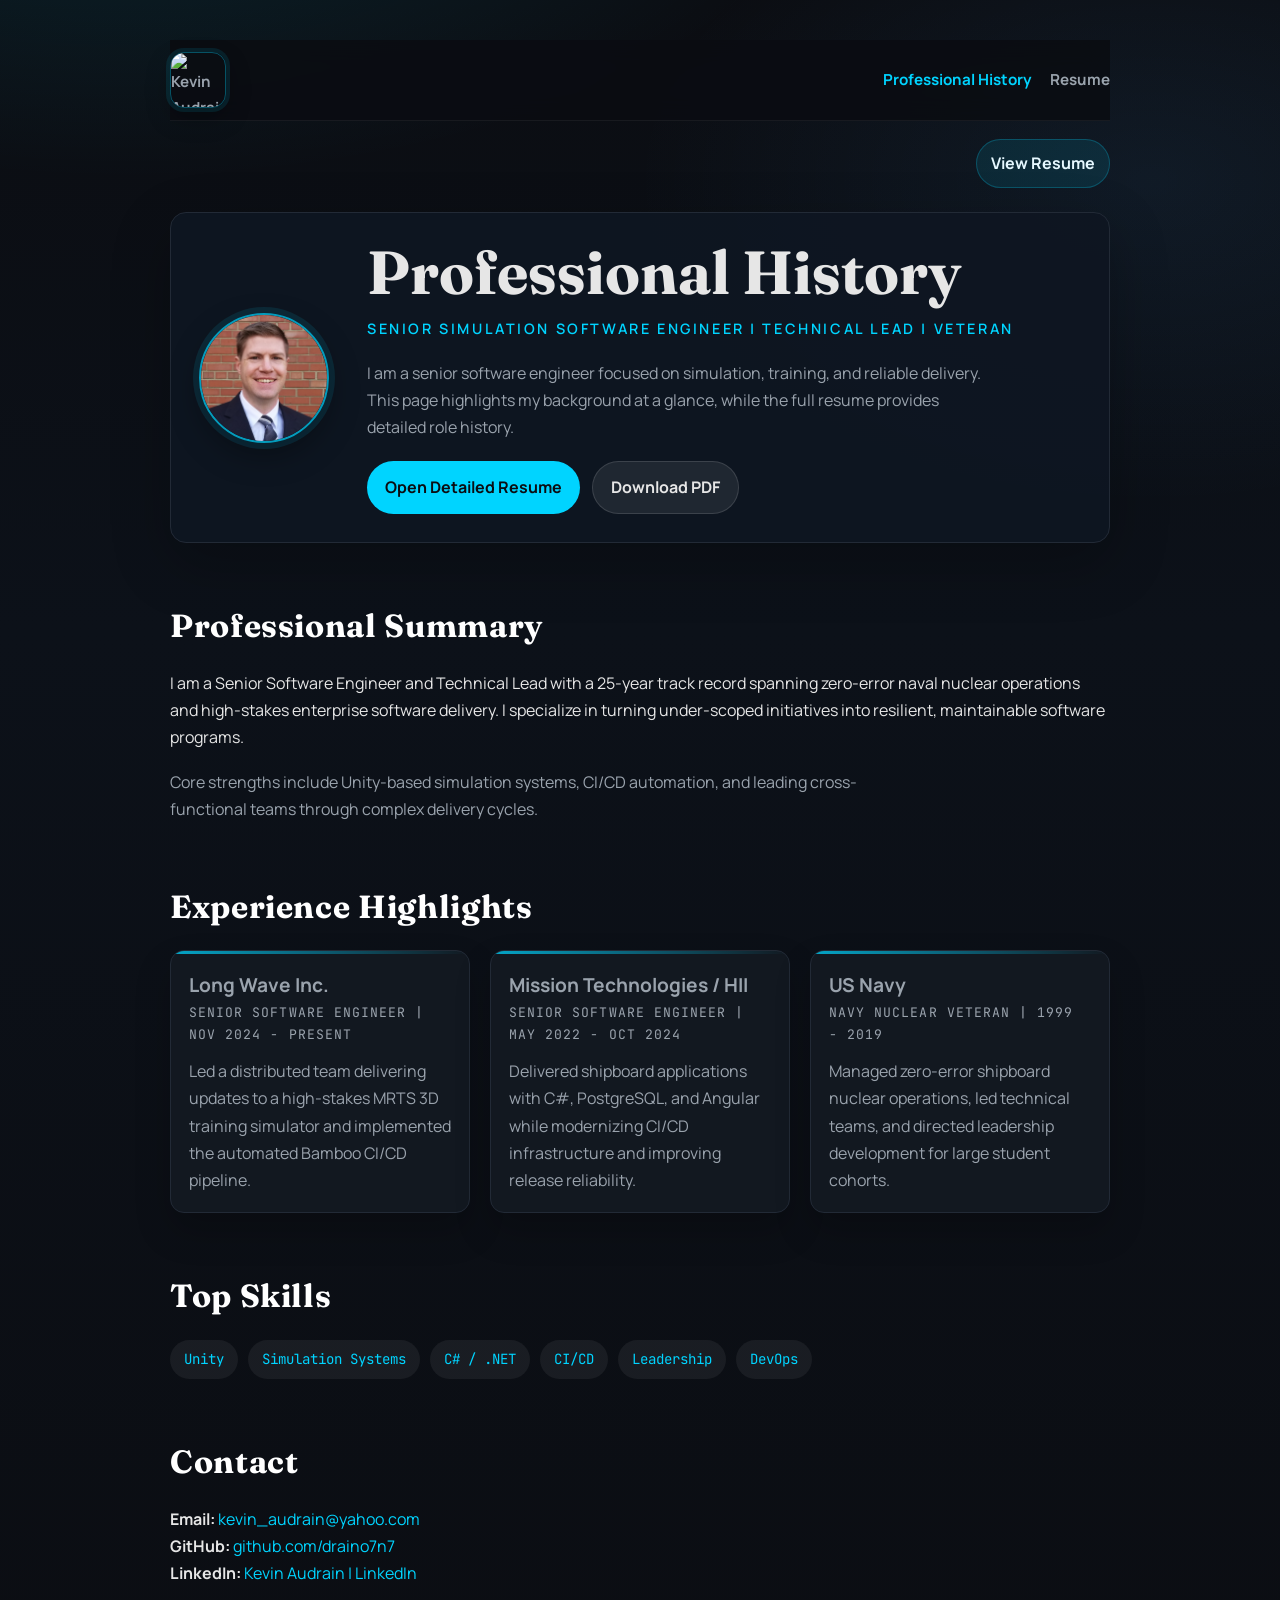
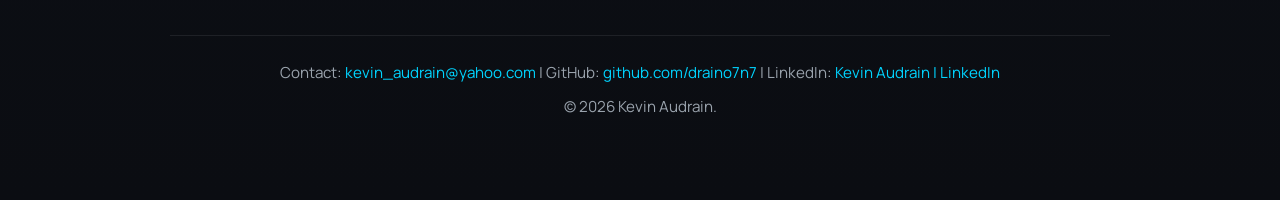
==== commit 826bdd3a: "Updated info" ====
--- a/index.html
+++ b/index.html
@@ -1,61 +1,89 @@
-<!DOCTYPE html>
+﻿<!DOCTYPE html>
 <html lang="en">
 <head>
     <meta charset="UTF-8">
     <meta name="viewport" content="width=device-width, initial-scale=1.0">
-    <title>Kevin Audrain | Professional History</title>
-    <meta name="description" content="Kevin Audrain's professional history and resume website.">
+    <title>Professional History | Kevin Audrain</title>
+    <meta name="description" content="Professional history and highlights for Kevin Audrain.">
     <link rel="icon" type="image/png" href="favicon.png">
     <link rel="stylesheet" href="assets/css/styles.css">
 </head>
-<body class="site-home">
+<body class="site-kevin">
 <div class="container">
     <nav class="top-nav">
         <a class="brand-link" href="index.html" aria-label="Go to the home page">
             <img src="personal_logo.png" alt="Kevin Audrain logo" class="brand-logo">
         </a>
         <div class="nav-links">
-            <a href="index.html" class="active">Home</a>
-            <a href="pages/kevin.html">Professional History</a>
+            <a href="index.html" class="active">Professional History</a>
             <a href="pages/resume.html">Resume</a>
         </div>
     </nav>
-
-    <header class="hero">
-        <div>
-            <p class="eyebrow">Independent Software Engineer</p>
-            <h1>Kevin Audrain</h1>
-            <div class="tagline">Senior Simulation Software Engineer | Technical Lead | Veteran</div>
-            <p class="lede">
-                This site presents Kevin Audrain's professional history and detailed resume in a simple,
-                easy-to-share GitHub Pages format.
-            </p>
-            <div class="actions">
-                <a class="button primary" href="pages/kevin.html">View Professional History</a>
-                <a class="button secondary" href="assets/docs/KevinAudrain_Resume.pdf" download target="_blank">Download Resume PDF</a>
+    <div class="page-subheader">
+        <a href="pages/resume.html">View Resume</a>
+    </div>
+    <header>
+        <div class="hero">
+            <img src="assets/images/headshot.png" alt="Kevin Audrain" class="headshot">
+            <div>
+                <h1>Professional History</h1>
+                <span class="tagline">Senior Simulation Software Engineer | Technical Lead | Veteran</span>
+                <p class="hero-lede">I am a senior software engineer focused on simulation, training, and reliable delivery. This page highlights my background at a glance, while the full resume provides detailed role history.</p>
+                <div class="hero-actions">
+                    <a class="button" href="pages/resume.html">Open Detailed Resume</a>
+                    <a class="button secondary" href="assets/docs/KevinAudrain_Resume.pdf" download target="_blank">Download PDF</a>
+                </div>
             </div>
         </div>
     </header>
-
-    <section class="grid" aria-label="Profile highlights">
-        <article class="card">
-            <h2>Professional Focus</h2>
-            <p>Simulation systems, technical leadership, reliable delivery, and high-trust engineering execution.</p>
-        </article>
-        <article class="card">
-            <h2>Resume First</h2>
-            <p>The site keeps the job history and resume experience front and center for quick review and sharing.</p>
-        </article>
-        <article class="card">
-            <h2>Static and Simple</h2>
-            <p>Built for GitHub Pages with plain HTML, CSS, and a lightweight PDF generation script.</p>
-        </article>
+    <section id="summary">
+        <h2>Professional Summary</h2>
+        <p>I am a Senior Software Engineer and Technical Lead with a 25-year track record spanning zero-error naval nuclear operations and high-stakes enterprise software delivery. I specialize in turning under-scoped initiatives into resilient, maintainable software programs.</p>
+        <p class="section-note">Core strengths include Unity-based simulation systems, CI/CD automation, and leading cross-functional teams through complex delivery cycles.</p>
+    </section>
+    <section id="experience">
+        <h2>Experience Highlights</h2>
+        <div class="card-grid">
+            <div class="card">
+                <p class="card-title">Long Wave Inc.</p>
+                <span class="card-meta">Senior Software Engineer | Nov 2024 - Present</span>
+                <p>Led a distributed team delivering updates to a high-stakes MRTS 3D training simulator and implemented the automated Bamboo CI/CD pipeline.</p>
+            </div>
+            <div class="card">
+                <p class="card-title">Mission Technologies / HII</p>
+                <span class="card-meta">Senior Software Engineer | May 2022 - Oct 2024</span>
+                <p>Delivered shipboard applications with C#, PostgreSQL, and Angular while modernizing CI/CD infrastructure and improving release reliability.</p>
+            </div>
+            <div class="card">
+                <p class="card-title">US Navy</p>
+                <span class="card-meta">Navy Nuclear Veteran | 1999 - 2019</span>
+                <p>Managed zero-error shipboard nuclear operations, led technical teams, and directed leadership development for large student cohorts.</p>
+            </div>
+        </div>
+    </section>
+    <section id="skills">
+        <h2>Top Skills</h2>
+        <div class="pill-list">
+            <span class="pill">Unity</span>
+            <span class="pill">Simulation Systems</span>
+            <span class="pill">C# / .NET</span>
+            <span class="pill">CI/CD</span>
+            <span class="pill">Leadership</span>
+            <span class="pill">DevOps</span>
+        </div>
+    </section>
+    <section id="contact">
+        <h2>Contact</h2>
+        <p><strong>Email:</strong> <a href="mailto:kevin_audrain@yahoo.com">kevin_audrain@yahoo.com</a><br>
+        <strong>GitHub:</strong> <a href="https://github.com/draino7n7" target="_blank" rel="noopener noreferrer">github.com/draino7n7</a><br>
+        <strong>LinkedIn:</strong> <a href="https://www.linkedin.com/in/kevin-audrain/" target="_blank" rel="noopener noreferrer">Kevin Audrain | LinkedIn</a></p>
     </section>
 
     <footer class="site-footer">
         <p>
-            Contact: <a href="mailto:contact@audrain.games">contact@audrain.games</a>
+            Contact: <a href="mailto:kevin_audrain@yahoo.com">kevin_audrain@yahoo.com</a>
             | GitHub: <a href="https://github.com/draino7n7" target="_blank" rel="noopener noreferrer">github.com/draino7n7</a>
+            | LinkedIn: <a href="https://www.linkedin.com/in/kevin-audrain/" target="_blank" rel="noopener noreferrer">Kevin Audrain | LinkedIn</a>
         </p>
         <p>&copy; 2026 Kevin Audrain.</p>
     </footer>
